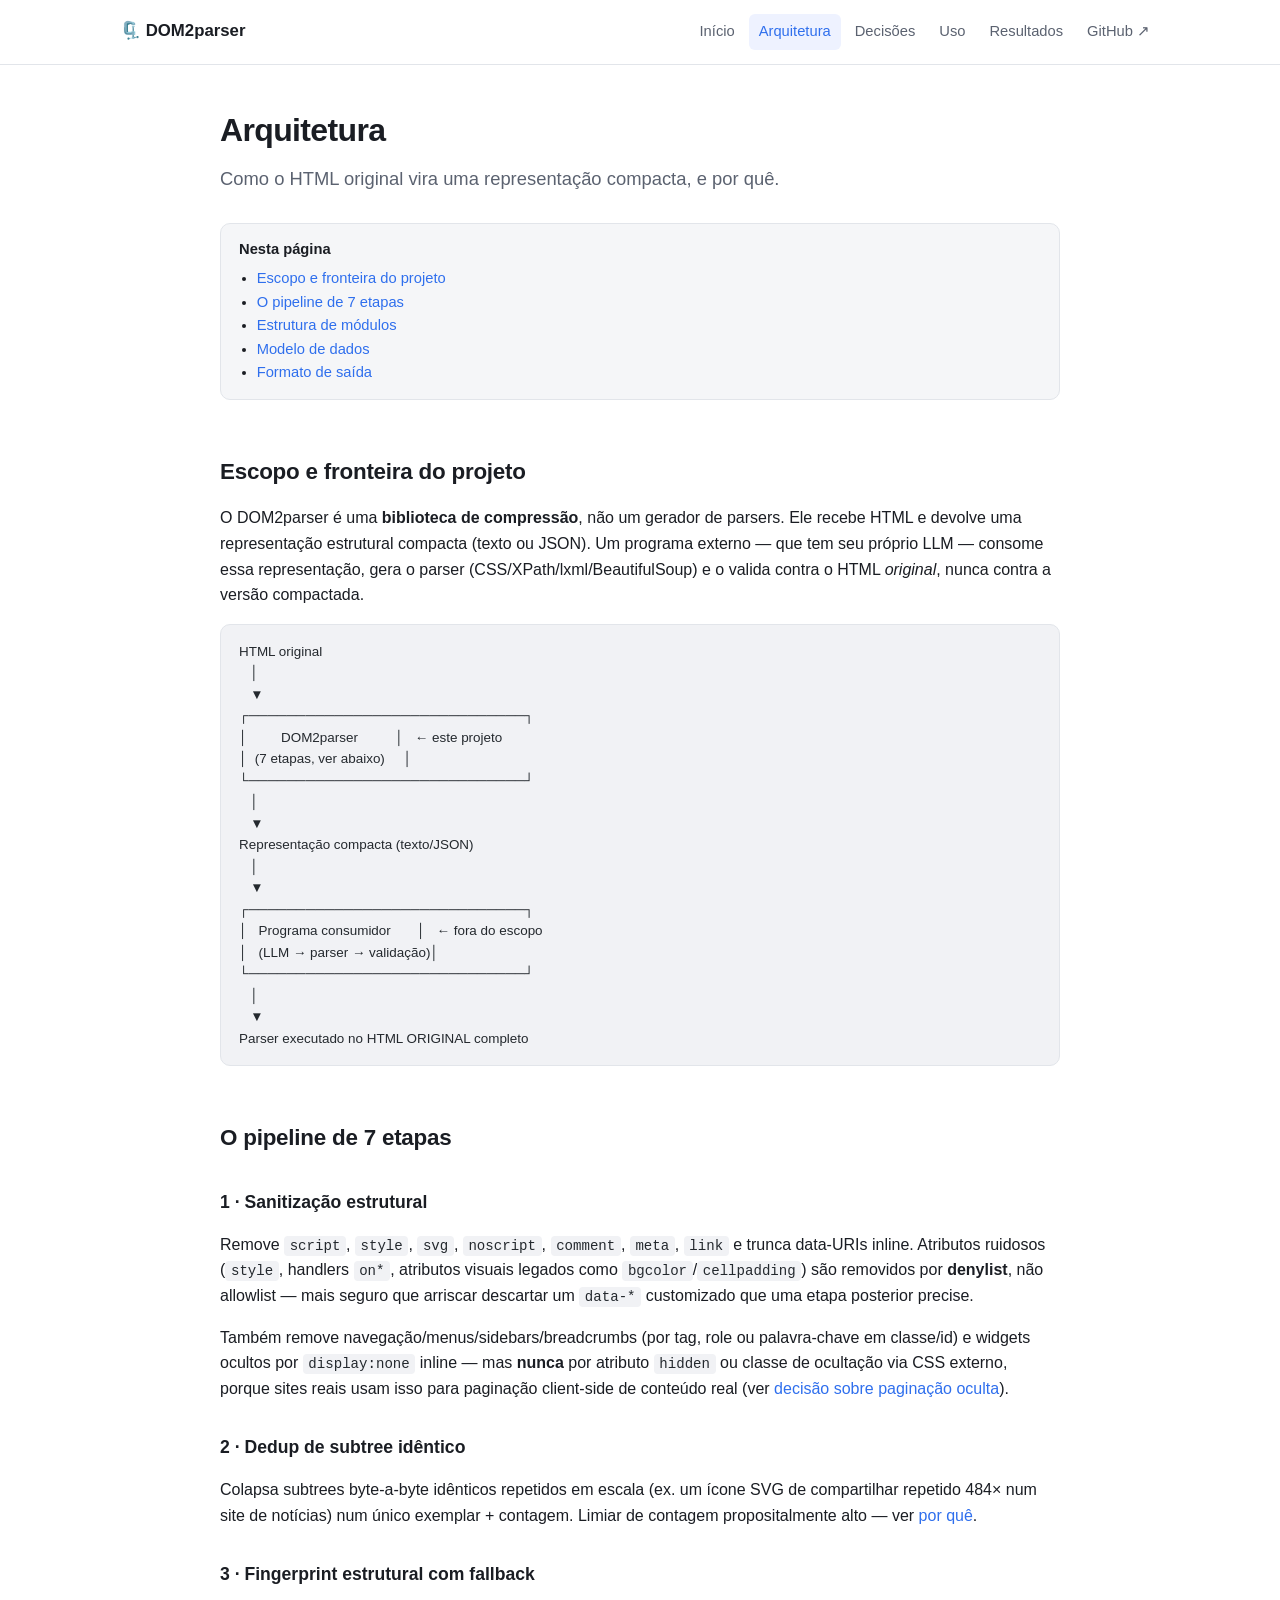
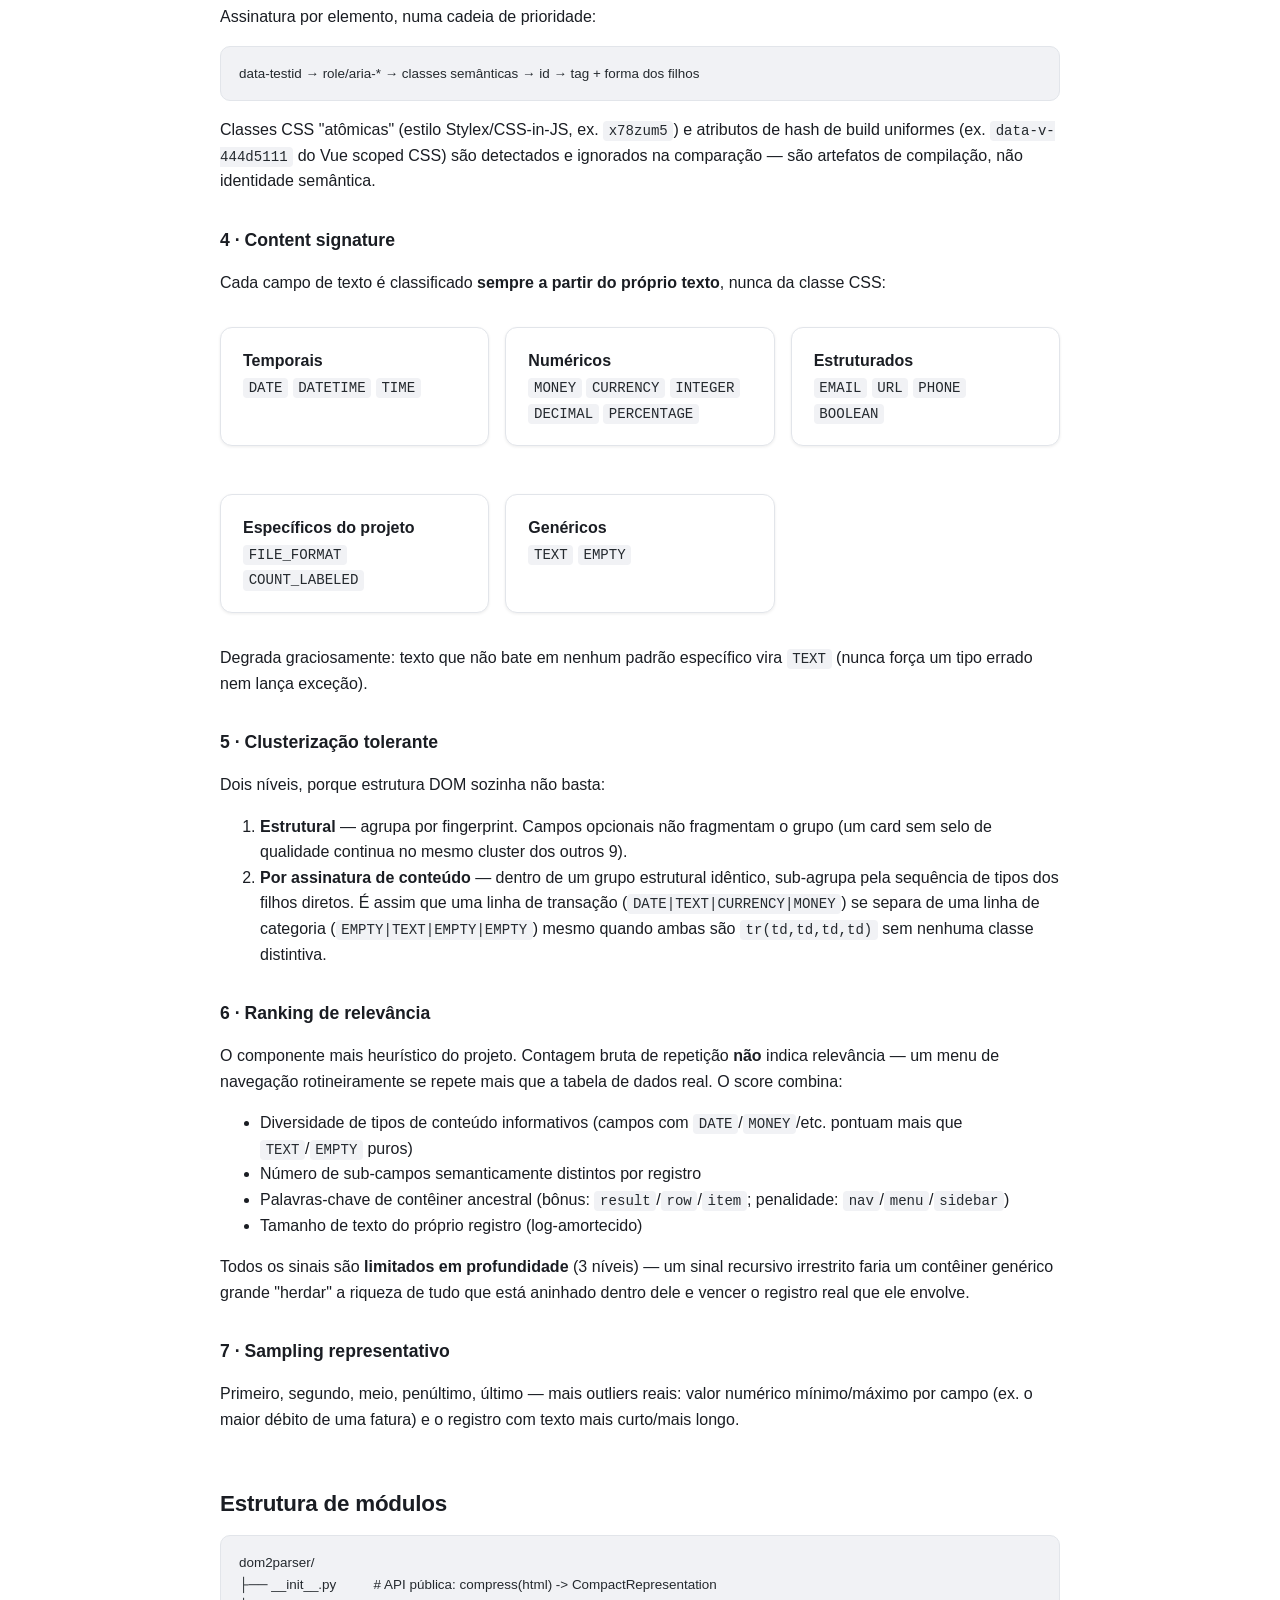
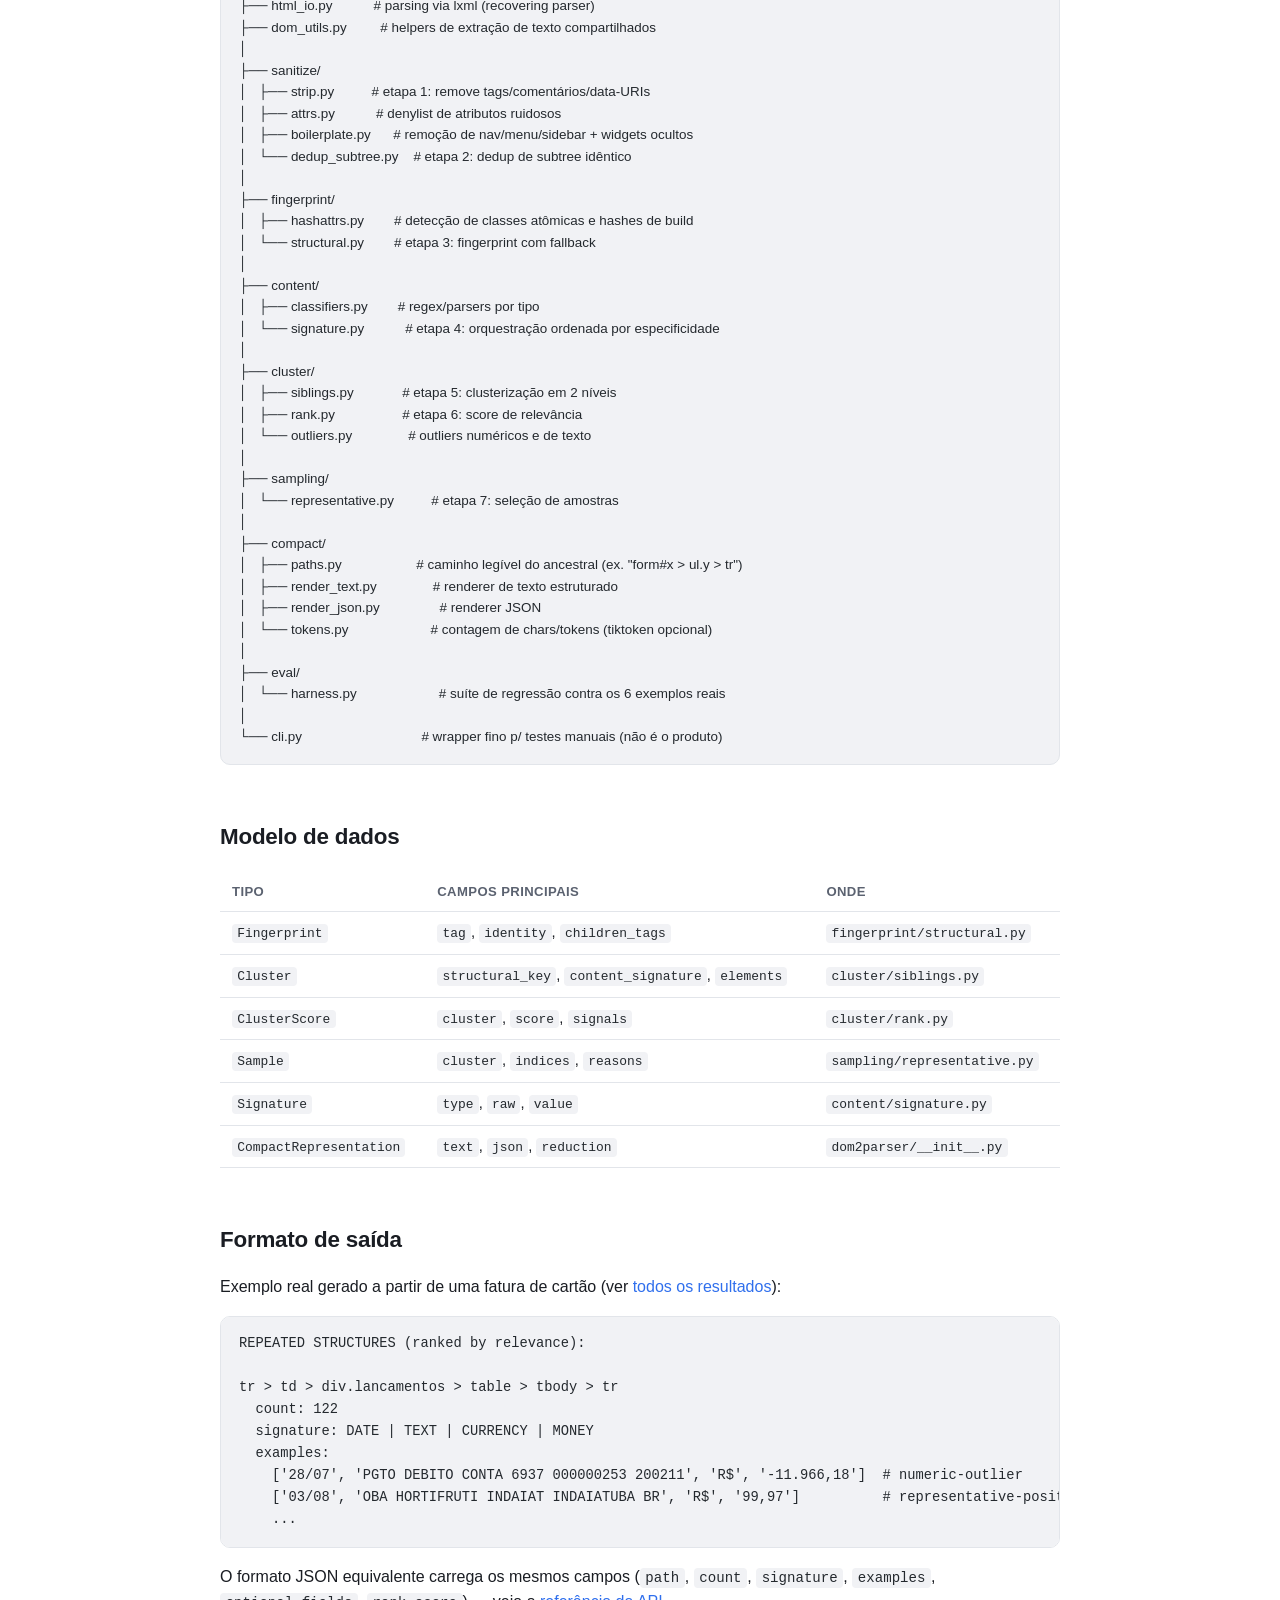
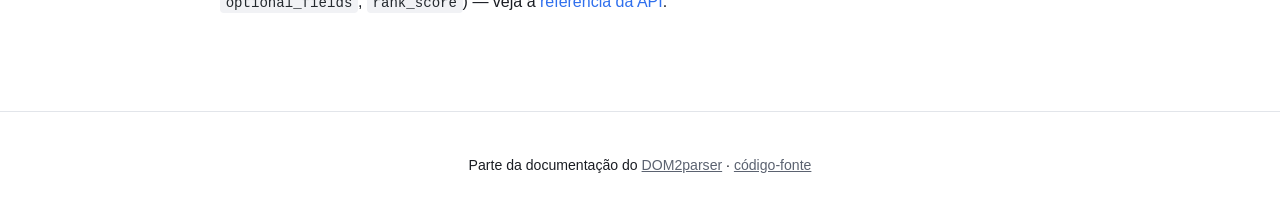
==== architecture.html @ 073d9737 "Add DOM2parser library, tests, and documentation site Implements the 7-stage compression pipeline (s" ====
<!DOCTYPE html>
<html lang="pt-BR">
<head>
<meta charset="UTF-8">
<meta name="viewport" content="width=device-width, initial-scale=1.0">
<title>Arquitetura — DOM2parser</title>
<meta name="description" content="Arquitetura do pipeline e estrutura de módulos do DOM2parser.">
<link rel="icon" href="data:image/svg+xml,<svg xmlns=%22http://www.w3.org/2000/svg%22 viewBox=%220 0 100 100%22><text y=%22.9em%22 font-size=%2290%22>🗜️</text></svg>">
<link rel="stylesheet" href="assets/style.css">
</head>
<body>

<header class="site-header">
  <nav class="nav">
    <a class="nav-brand" href="index.html">🗜️ DOM2parser</a>
    <div class="nav-links">
      <a href="index.html">Início</a>
      <a href="architecture.html" class="active">Arquitetura</a>
      <a href="decisions.html">Decisões</a>
      <a href="usage.html">Uso</a>
      <a href="benchmarks.html">Resultados</a>
      <a href="https://github.com/bonafe/DOM2parser">GitHub ↗</a>
    </div>
  </nav>
</header>

<main>

<h1>Arquitetura</h1>
<p class="lede">Como o HTML original vira uma representação compacta, e por quê.</p>

<div class="toc">
  <strong>Nesta página</strong>
  <ul>
    <li><a href="#escopo">Escopo e fronteira do projeto</a></li>
    <li><a href="#pipeline">O pipeline de 7 etapas</a></li>
    <li><a href="#modulos">Estrutura de módulos</a></li>
    <li><a href="#modelo">Modelo de dados</a></li>
    <li><a href="#saida">Formato de saída</a></li>
  </ul>
</div>

<h2 id="escopo">Escopo e fronteira do projeto</h2>
<p>
  O DOM2parser é uma <strong>biblioteca de compressão</strong>, não um gerador de parsers.
  Ele recebe HTML e devolve uma representação estrutural compacta (texto ou JSON).
  Um programa externo — que tem seu próprio LLM — consome essa representação, gera o
  parser (CSS/XPath/lxml/BeautifulSoup) e o valida contra o HTML <em>original</em>, nunca
  contra a versão compactada.
</p>
<div class="tree">HTML original
   │
   ▼
┌─────────────────────────────┐
│         DOM2parser          │   ← este projeto
│  (7 etapas, ver abaixo)     │
└─────────────────────────────┘
   │
   ▼
Representação compacta (texto/JSON)
   │
   ▼
┌─────────────────────────────┐
│   Programa consumidor       │   ← fora do escopo
│   (LLM → parser → validação)│
└─────────────────────────────┘
   │
   ▼
Parser executado no HTML ORIGINAL completo</div>

<h2 id="pipeline">O pipeline de 7 etapas</h2>

<h3>1 · Sanitização estrutural</h3>
<p>
  Remove <code>script</code>, <code>style</code>, <code>svg</code>, <code>noscript</code>,
  <code>comment</code>, <code>meta</code>, <code>link</code> e trunca data-URIs inline.
  Atributos ruidosos (<code>style</code>, handlers <code>on*</code>, atributos visuais
  legados como <code>bgcolor</code>/<code>cellpadding</code>) são removidos por
  <strong>denylist</strong>, não allowlist — mais seguro que arriscar descartar um
  <code>data-*</code> customizado que uma etapa posterior precise.
</p>
<p>
  Também remove navegação/menus/sidebars/breadcrumbs (por tag, role ou palavra-chave em
  classe/id) e widgets ocultos por <code>display:none</code> inline — mas
  <strong>nunca</strong> por atributo <code>hidden</code> ou classe de ocultação via CSS
  externo, porque sites reais usam isso para paginação client-side de conteúdo real
  (ver <a href="decisions.html#adr-006">decisão sobre paginação oculta</a>).
</p>

<h3>2 · Dedup de subtree idêntico</h3>
<p>
  Colapsa subtrees byte-a-byte idênticos repetidos em escala (ex. um ícone SVG de
  compartilhar repetido 484× num site de notícias) num único exemplar + contagem.
  Limiar de contagem propositalmente alto — ver <a href="decisions.html#adr-002">por quê</a>.
</p>

<h3>3 · Fingerprint estrutural com fallback</h3>
<p>Assinatura por elemento, numa cadeia de prioridade:</p>
<div class="tree">data-testid → role/aria-* → classes semânticas → id → tag + forma dos filhos</div>
<p>
  Classes CSS "atômicas" (estilo Stylex/CSS-in-JS, ex. <code>x78zum5</code>) e
  atributos de hash de build uniformes (ex. <code>data-v-444d5111</code> do Vue scoped
  CSS) são detectados e ignorados na comparação — são artefatos de compilação, não
  identidade semântica.
</p>

<h3>4 · Content signature</h3>
<p>Cada campo de texto é classificado <strong>sempre a partir do próprio texto</strong>, nunca da classe CSS:</p>
<div class="grid grid-3">
  <div class="card"><strong>Temporais</strong><br><code>DATE</code> <code>DATETIME</code> <code>TIME</code></div>
  <div class="card"><strong>Numéricos</strong><br><code>MONEY</code> <code>CURRENCY</code> <code>INTEGER</code> <code>DECIMAL</code> <code>PERCENTAGE</code></div>
  <div class="card"><strong>Estruturados</strong><br><code>EMAIL</code> <code>URL</code> <code>PHONE</code> <code>BOOLEAN</code></div>
  <div class="card"><strong>Específicos do projeto</strong><br><code>FILE_FORMAT</code> <code>COUNT_LABELED</code></div>
  <div class="card"><strong>Genéricos</strong><br><code>TEXT</code> <code>EMPTY</code></div>
</div>
<p>Degrada graciosamente: texto que não bate em nenhum padrão específico vira <code>TEXT</code> (nunca força um tipo errado nem lança exceção).</p>

<h3>5 · Clusterização tolerante</h3>
<p>Dois níveis, porque estrutura DOM sozinha não basta:</p>
<ol>
  <li><strong>Estrutural</strong> — agrupa por fingerprint. Campos opcionais não fragmentam o grupo (um card sem selo de qualidade continua no mesmo cluster dos outros 9).</li>
  <li><strong>Por assinatura de conteúdo</strong> — dentro de um grupo estrutural idêntico, sub-agrupa pela sequência de tipos dos filhos diretos. É assim que uma linha de transação (<code>DATE|TEXT|CURRENCY|MONEY</code>) se separa de uma linha de categoria (<code>EMPTY|TEXT|EMPTY|EMPTY</code>) mesmo quando ambas são <code>tr(td,td,td,td)</code> sem nenhuma classe distintiva.</li>
</ol>

<h3>6 · Ranking de relevância</h3>
<p>
  O componente mais heurístico do projeto. Contagem bruta de repetição <strong>não</strong>
  indica relevância — um menu de navegação rotineiramente se repete mais que a tabela de
  dados real. O score combina:
</p>
<ul>
  <li>Diversidade de tipos de conteúdo informativos (campos com <code>DATE</code>/<code>MONEY</code>/etc. pontuam mais que <code>TEXT</code>/<code>EMPTY</code> puros)</li>
  <li>Número de sub-campos semanticamente distintos por registro</li>
  <li>Palavras-chave de contêiner ancestral (bônus: <code>result</code>/<code>row</code>/<code>item</code>; penalidade: <code>nav</code>/<code>menu</code>/<code>sidebar</code>)</li>
  <li>Tamanho de texto do próprio registro (log-amortecido)</li>
</ul>
<p>Todos os sinais são <strong>limitados em profundidade</strong> (3 níveis) — um sinal recursivo irrestrito faria um contêiner genérico grande "herdar" a riqueza de tudo que está aninhado dentro dele e vencer o registro real que ele envolve.</p>

<h3>7 · Sampling representativo</h3>
<p>Primeiro, segundo, meio, penúltimo, último — mais outliers reais: valor numérico mínimo/máximo por campo (ex. o maior débito de uma fatura) e o registro com texto mais curto/mais longo.</p>

<h2 id="modulos">Estrutura de módulos</h2>
<div class="tree">dom2parser/
├── __init__.py          # API pública: compress(html) -> CompactRepresentation
├── html_io.py           # parsing via lxml (recovering parser)
├── dom_utils.py         # helpers de extração de texto compartilhados
│
├── sanitize/
│   ├── strip.py          # etapa 1: remove tags/comentários/data-URIs
│   ├── attrs.py           # denylist de atributos ruidosos
│   ├── boilerplate.py      # remoção de nav/menu/sidebar + widgets ocultos
│   └── dedup_subtree.py    # etapa 2: dedup de subtree idêntico
│
├── fingerprint/
│   ├── hashattrs.py        # detecção de classes atômicas e hashes de build
│   └── structural.py        # etapa 3: fingerprint com fallback
│
├── content/
│   ├── classifiers.py        # regex/parsers por tipo
│   └── signature.py           # etapa 4: orquestração ordenada por especificidade
│
├── cluster/
│   ├── siblings.py             # etapa 5: clusterização em 2 níveis
│   ├── rank.py                  # etapa 6: score de relevância
│   └── outliers.py               # outliers numéricos e de texto
│
├── sampling/
│   └── representative.py          # etapa 7: seleção de amostras
│
├── compact/
│   ├── paths.py                    # caminho legível do ancestral (ex. "form#x > ul.y > tr")
│   ├── render_text.py               # renderer de texto estruturado
│   ├── render_json.py                # renderer JSON
│   └── tokens.py                      # contagem de chars/tokens (tiktoken opcional)
│
├── eval/
│   └── harness.py                      # suíte de regressão contra os 6 exemplos reais
│
└── cli.py                                # wrapper fino p/ testes manuais (não é o produto)</div>

<h2 id="modelo">Modelo de dados</h2>
<table>
  <thead><tr><th>Tipo</th><th>Campos principais</th><th>Onde</th></tr></thead>
  <tbody>
    <tr><td><code>Fingerprint</code></td><td><code>tag</code>, <code>identity</code>, <code>children_tags</code></td><td><code>fingerprint/structural.py</code></td></tr>
    <tr><td><code>Cluster</code></td><td><code>structural_key</code>, <code>content_signature</code>, <code>elements</code></td><td><code>cluster/siblings.py</code></td></tr>
    <tr><td><code>ClusterScore</code></td><td><code>cluster</code>, <code>score</code>, <code>signals</code></td><td><code>cluster/rank.py</code></td></tr>
    <tr><td><code>Sample</code></td><td><code>cluster</code>, <code>indices</code>, <code>reasons</code></td><td><code>sampling/representative.py</code></td></tr>
    <tr><td><code>Signature</code></td><td><code>type</code>, <code>raw</code>, <code>value</code></td><td><code>content/signature.py</code></td></tr>
    <tr><td><code>CompactRepresentation</code></td><td><code>text</code>, <code>json</code>, <code>reduction</code></td><td><code>dom2parser/__init__.py</code></td></tr>
  </tbody>
</table>

<h2 id="saida">Formato de saída</h2>
<p>Exemplo real gerado a partir de uma fatura de cartão (ver <a href="benchmarks.html">todos os resultados</a>):</p>
<pre><code>REPEATED STRUCTURES (ranked by relevance):

tr > td > div.lancamentos > table > tbody > tr
  count: 122
  signature: DATE | TEXT | CURRENCY | MONEY
  examples:
    ['28/07', 'PGTO DEBITO CONTA 6937 000000253 200211', 'R$', '-11.966,18']  # numeric-outlier
    ['03/08', 'OBA HORTIFRUTI INDAIAT INDAIATUBA BR', 'R$', '99,97']          # representative-position
    ...</code></pre>
<p>O formato JSON equivalente carrega os mesmos campos (<code>path</code>, <code>count</code>, <code>signature</code>, <code>examples</code>, <code>optional_fields</code>, <code>rank_score</code>) — veja a <a href="usage.html#api">referência da API</a>.</p>

</main>

<footer>
  <p>Parte da documentação do <a href="index.html">DOM2parser</a> · <a href="https://github.com/bonafe/DOM2parser">código-fonte</a></p>
</footer>

</body>
</html>
---- assets/style.css ----
/* DOM2parser docs site -- shared styles */

:root {
  --bg: #ffffff;
  --bg-alt: #f5f6f8;
  --bg-card: #ffffff;
  --text: #1a1d23;
  --text-muted: #5b6270;
  --border: #e2e5ea;
  --accent: #2f6fed;
  --accent-contrast: #ffffff;
  --code-bg: #f1f2f5;
  --code-text: #24292e;
  --good: #1a7f37;
  --bad: #cf222e;
  --warn: #9a6700;
  --pill-bg: #eef2ff;
  --pill-text: #3651d4;
  --shadow: 0 1px 3px rgba(20, 23, 28, 0.08);
  --max-width: 880px;
}

@media (prefers-color-scheme: dark) {
  :root {
    --bg: #14161a;
    --bg-alt: #1b1e24;
    --bg-card: #1b1e24;
    --text: #e7e9ee;
    --text-muted: #9aa1ac;
    --border: #2b2f37;
    --accent: #6d97f7;
    --accent-contrast: #0b0d10;
    --code-bg: #0f1114;
    --code-text: #d7dbe2;
    --good: #4cb66b;
    --bad: #ef6a6a;
    --warn: #e0b34e;
    --pill-bg: #202748;
    --pill-text: #a9bcff;
    --shadow: 0 1px 3px rgba(0, 0, 0, 0.4);
  }
}

* { box-sizing: border-box; }

html { color-scheme: light dark; }

body {
  margin: 0;
  background: var(--bg);
  color: var(--text);
  font-family: -apple-system, BlinkMacSystemFont, "Segoe UI", Helvetica, Arial, sans-serif;
  line-height: 1.6;
  font-size: 16px;
}

code, pre, kbd {
  font-family: ui-monospace, SFMono-Regular, "SF Mono", Menlo, Consolas, monospace;
}

a { color: var(--accent); text-decoration: none; }
a:hover { text-decoration: underline; }

.site-header {
  border-bottom: 1px solid var(--border);
  background: var(--bg);
  position: sticky;
  top: 0;
  z-index: 10;
}

.nav {
  max-width: 1080px;
  margin: 0 auto;
  padding: 14px 20px;
  display: flex;
  align-items: center;
  gap: 8px;
  flex-wrap: wrap;
}

.nav-brand {
  font-weight: 700;
  font-size: 1.05rem;
  color: var(--text);
  margin-right: auto;
  display: flex;
  align-items: center;
  gap: 8px;
}
.nav-brand:hover { text-decoration: none; }

.nav-links {
  display: flex;
  gap: 4px;
  flex-wrap: wrap;
}

.nav-links a {
  color: var(--text-muted);
  padding: 6px 10px;
  border-radius: 6px;
  font-size: 0.92rem;
  font-weight: 500;
}
.nav-links a:hover { background: var(--bg-alt); text-decoration: none; color: var(--text); }
.nav-links a.active { color: var(--accent); background: var(--pill-bg); }

main {
  max-width: var(--max-width);
  margin: 0 auto;
  padding: 40px 20px 80px;
}

.wide main { max-width: 1080px; }

h1 { font-size: 2rem; margin: 0 0 8px; letter-spacing: -0.02em; }
h2 { font-size: 1.4rem; margin: 2.4em 0 0.6em; letter-spacing: -0.01em; }
h3 { font-size: 1.1rem; margin: 1.8em 0 0.5em; }
p { color: var(--text); }
.lede {
  font-size: 1.15rem;
  color: var(--text-muted);
  margin: 0 0 1.6em;
}

.hero {
  padding: 64px 20px 40px;
  text-align: center;
  border-bottom: 1px solid var(--border);
  background: linear-gradient(180deg, var(--bg-alt), var(--bg));
}
.hero .lede { max-width: 640px; margin: 0.8em auto 1.6em; }
.hero-badges { display: flex; justify-content: center; gap: 8px; flex-wrap: wrap; margin-bottom: 1.6em; }

.btn {
  display: inline-block;
  padding: 10px 18px;
  border-radius: 8px;
  font-weight: 600;
  font-size: 0.95rem;
}
.btn-primary { background: var(--accent); color: var(--accent-contrast) !important; }
.btn-primary:hover { opacity: 0.9; text-decoration: none; }
.btn-secondary {
  background: transparent;
  color: var(--text) !important;
  border: 1px solid var(--border);
}
.btn-secondary:hover { background: var(--bg-alt); text-decoration: none; }
.btn-row { display: flex; gap: 10px; justify-content: center; flex-wrap: wrap; }

.pill {
  display: inline-block;
  padding: 3px 10px;
  border-radius: 999px;
  font-size: 0.78rem;
  font-weight: 600;
  background: var(--pill-bg);
  color: var(--pill-text);
}

pre {
  background: var(--code-bg);
  color: var(--code-text);
  padding: 16px 18px;
  border-radius: 10px;
  overflow-x: auto;
  font-size: 0.86rem;
  border: 1px solid var(--border);
}
code {
  background: var(--code-bg);
  color: var(--code-text);
  padding: 0.15em 0.4em;
  border-radius: 4px;
  font-size: 0.88em;
}
pre code { background: none; padding: 0; border-radius: 0; font-size: 1em; }

table {
  width: 100%;
  border-collapse: collapse;
  margin: 1.2em 0;
  font-size: 0.92rem;
}
th, td {
  text-align: left;
  padding: 9px 12px;
  border-bottom: 1px solid var(--border);
}
th { color: var(--text-muted); font-weight: 600; font-size: 0.82rem; text-transform: uppercase; letter-spacing: 0.03em; }
td.num, th.num { text-align: right; font-variant-numeric: tabular-nums; }

.card {
  background: var(--bg-card);
  border: 1px solid var(--border);
  border-radius: 12px;
  padding: 20px 22px;
  margin: 1em 0;
  box-shadow: var(--shadow);
}

.grid { display: grid; gap: 16px; }
.grid-3 { grid-template-columns: repeat(3, 1fr); }
.grid-2 { grid-template-columns: repeat(2, 1fr); }
@media (max-width: 720px) {
  .grid-3, .grid-2 { grid-template-columns: 1fr; }
}

.pipeline {
  list-style: none;
  margin: 1.4em 0;
  padding: 0;
  counter-reset: stage;
}
.pipeline li {
  counter-increment: stage;
  position: relative;
  padding: 14px 16px 14px 54px;
  margin-bottom: 8px;
  background: var(--bg-alt);
  border: 1px solid var(--border);
  border-radius: 10px;
}
.pipeline li::before {
  content: counter(stage);
  position: absolute;
  left: 14px;
  top: 50%;
  transform: translateY(-50%);
  width: 26px;
  height: 26px;
  border-radius: 50%;
  background: var(--accent);
  color: var(--accent-contrast);
  font-size: 0.8rem;
  font-weight: 700;
  display: flex;
  align-items: center;
  justify-content: center;
}
.pipeline strong { display: block; margin-bottom: 2px; }
.pipeline span { color: var(--text-muted); font-size: 0.9rem; }

.tree {
  background: var(--code-bg);
  border: 1px solid var(--border);
  border-radius: 10px;
  padding: 16px 18px;
  font-size: 0.84rem;
  overflow-x: auto;
  white-space: pre;
  color: var(--code-text);
}

.badge-good { color: var(--good); font-weight: 600; }
.badge-bad { color: var(--bad); font-weight: 600; }
.badge-warn { color: var(--warn); font-weight: 600; }

.adr {
  border: 1px solid var(--border);
  border-radius: 12px;
  padding: 18px 22px;
  margin: 1.4em 0;
  background: var(--bg-card);
}
.adr h3 { margin-top: 0; display: flex; align-items: center; gap: 10px; }
.adr .status { font-size: 0.75rem; text-transform: uppercase; letter-spacing: 0.04em; padding: 2px 8px; border-radius: 6px; background: var(--pill-bg); color: var(--pill-text); font-weight: 700; }
.adr h4 { margin: 1.1em 0 0.3em; font-size: 0.82rem; text-transform: uppercase; letter-spacing: 0.04em; color: var(--text-muted); }

.callout {
  border-left: 3px solid var(--accent);
  background: var(--bg-alt);
  padding: 12px 16px;
  border-radius: 0 8px 8px 0;
  margin: 1.2em 0;
  font-size: 0.94rem;
}
.callout.warn { border-left-color: var(--warn); }

footer {
  border-top: 1px solid var(--border);
  padding: 28px 20px;
  text-align: center;
  color: var(--text-muted);
  font-size: 0.88rem;
}
footer a { color: var(--text-muted); text-decoration: underline; }

.toc {
  background: var(--bg-alt);
  border: 1px solid var(--border);
  border-radius: 10px;
  padding: 14px 18px;
  margin: 1.4em 0;
  font-size: 0.92rem;
}
.toc ul { margin: 6px 0 0; padding-left: 1.2em; }

hr { border: none; border-top: 1px solid var(--border); margin: 2.4em 0; }
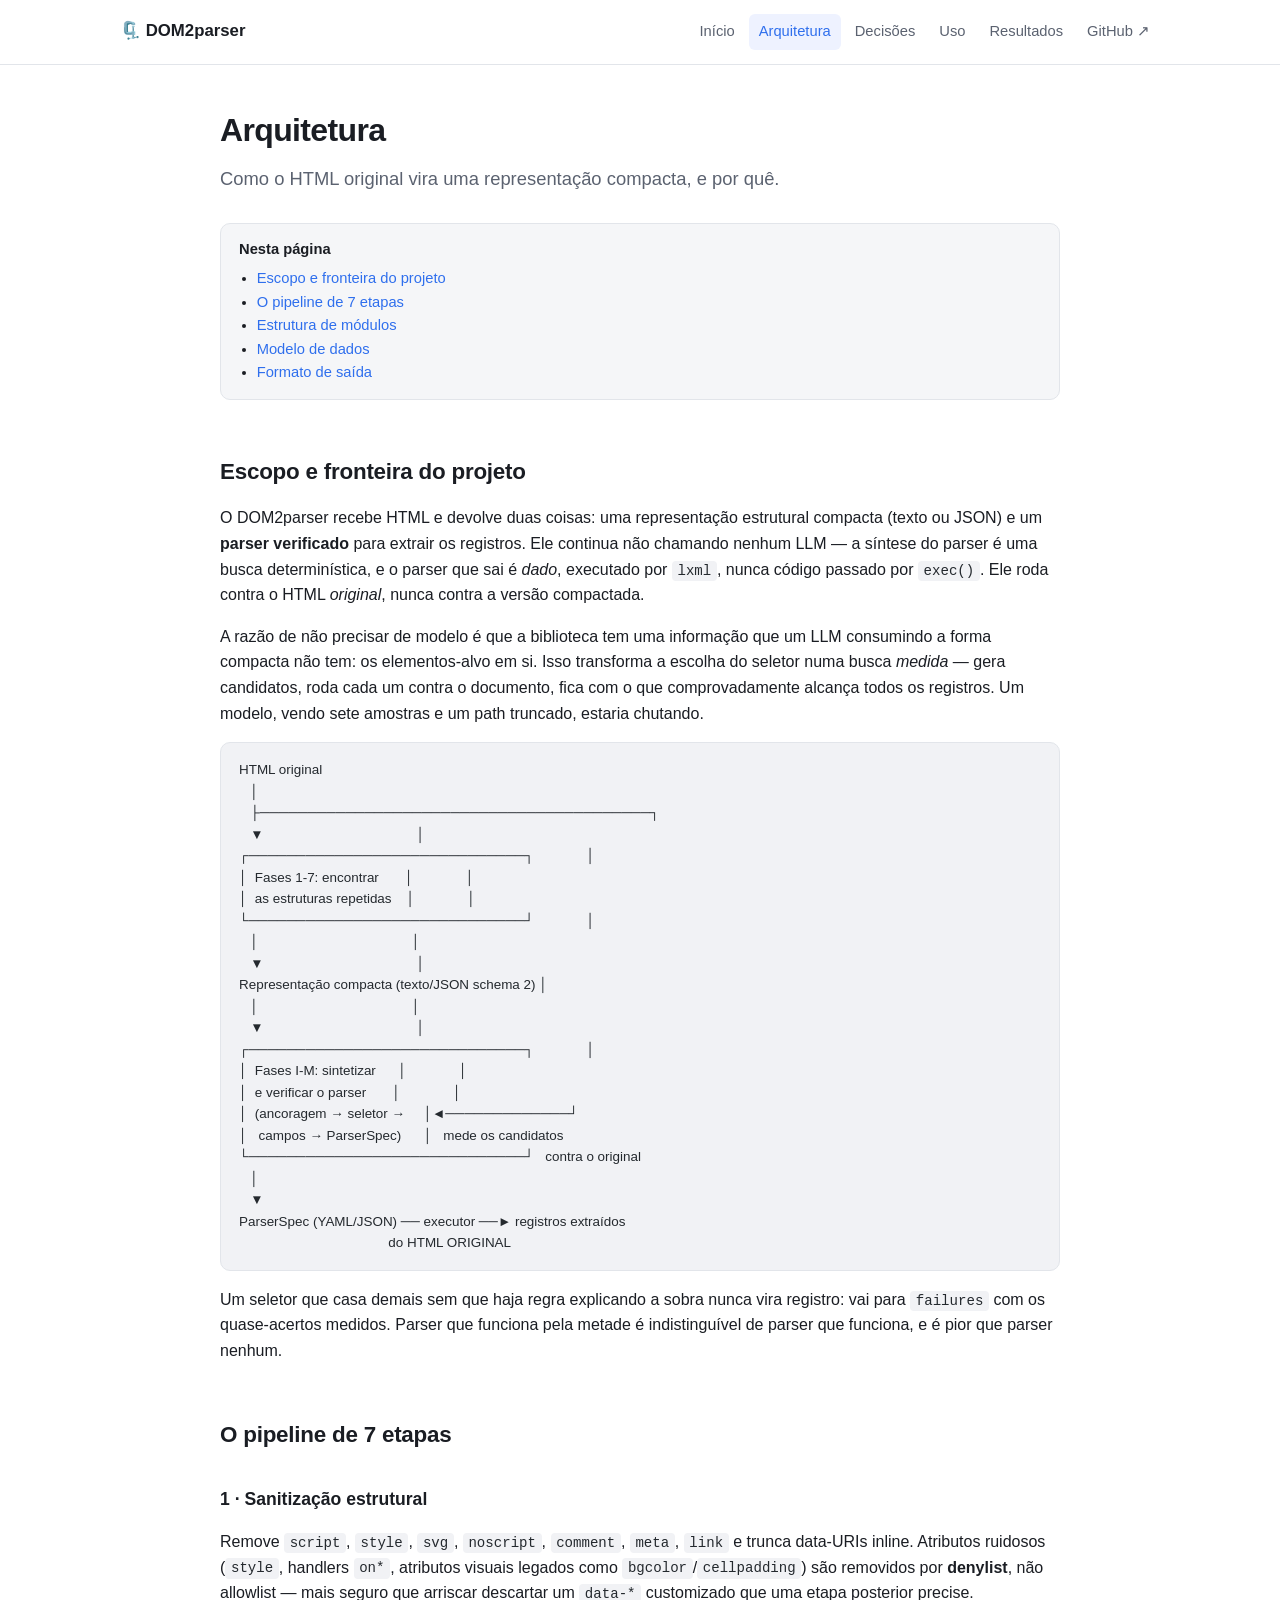
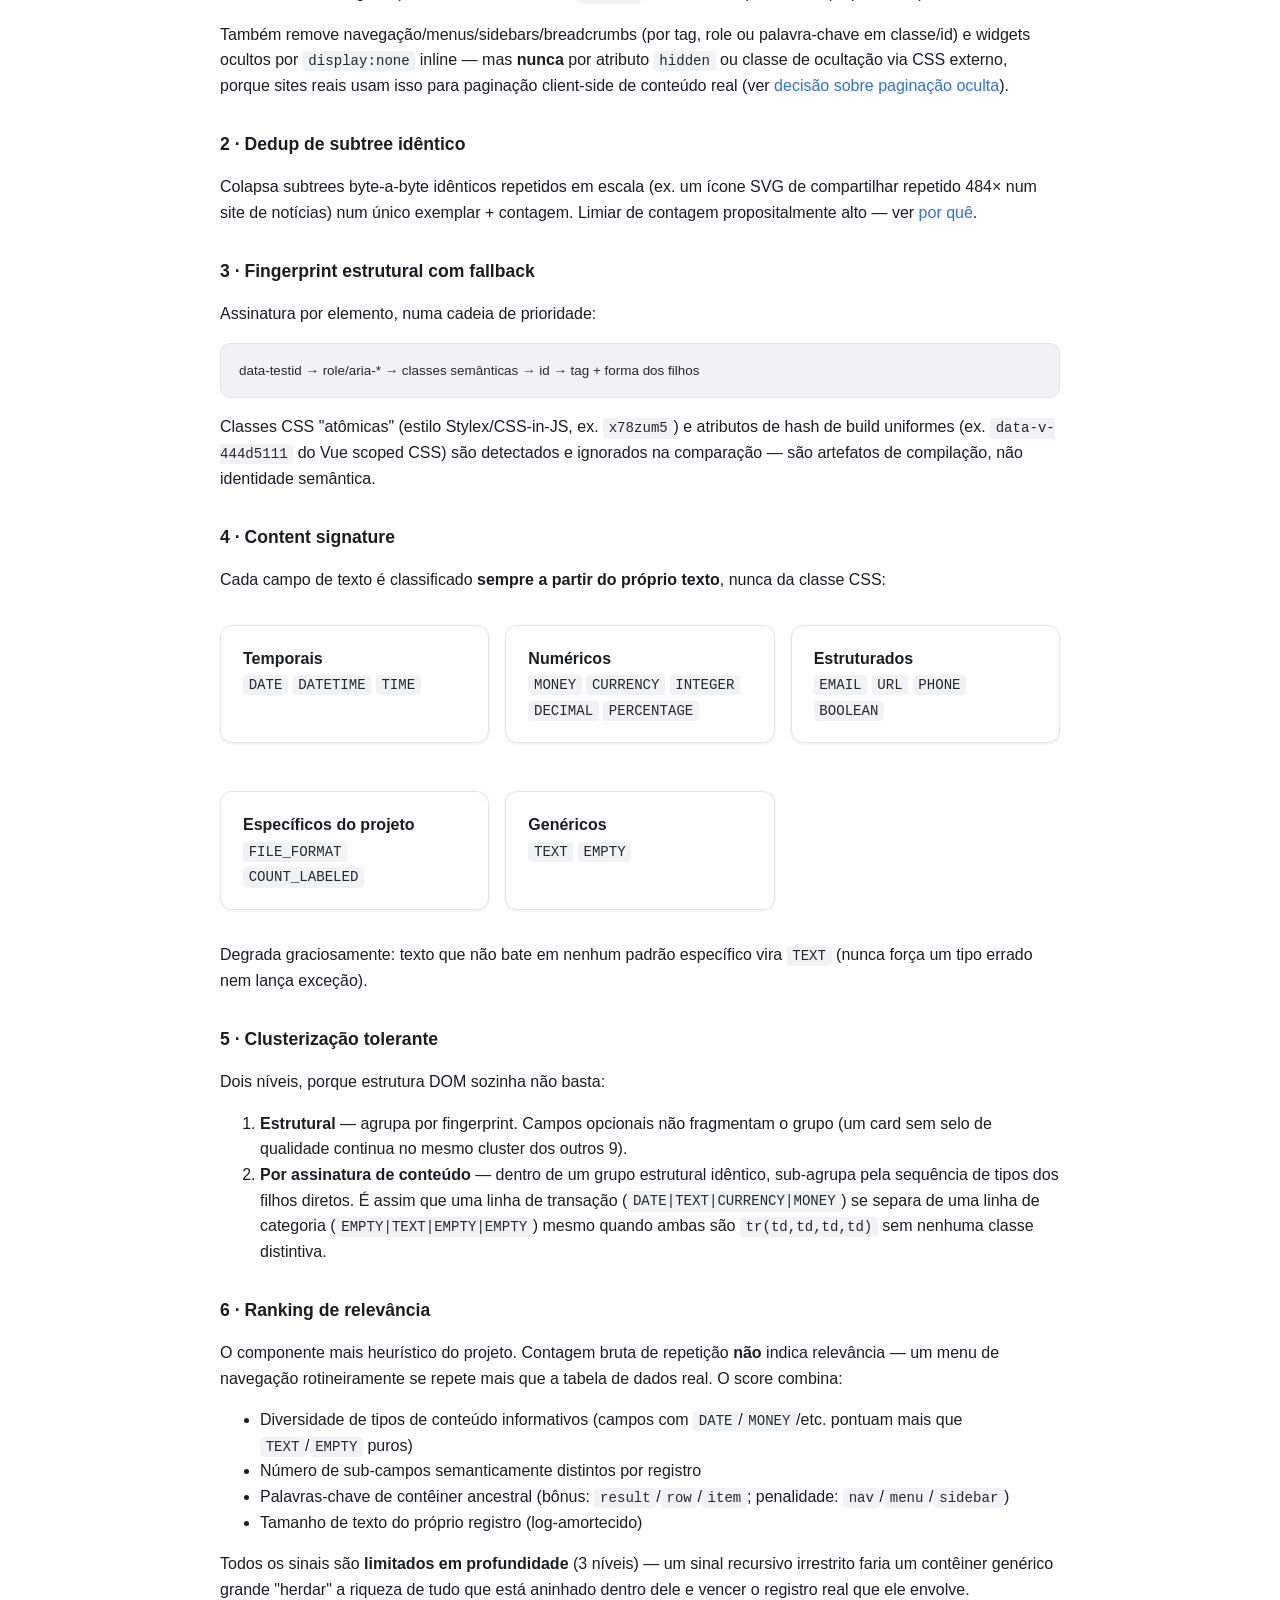
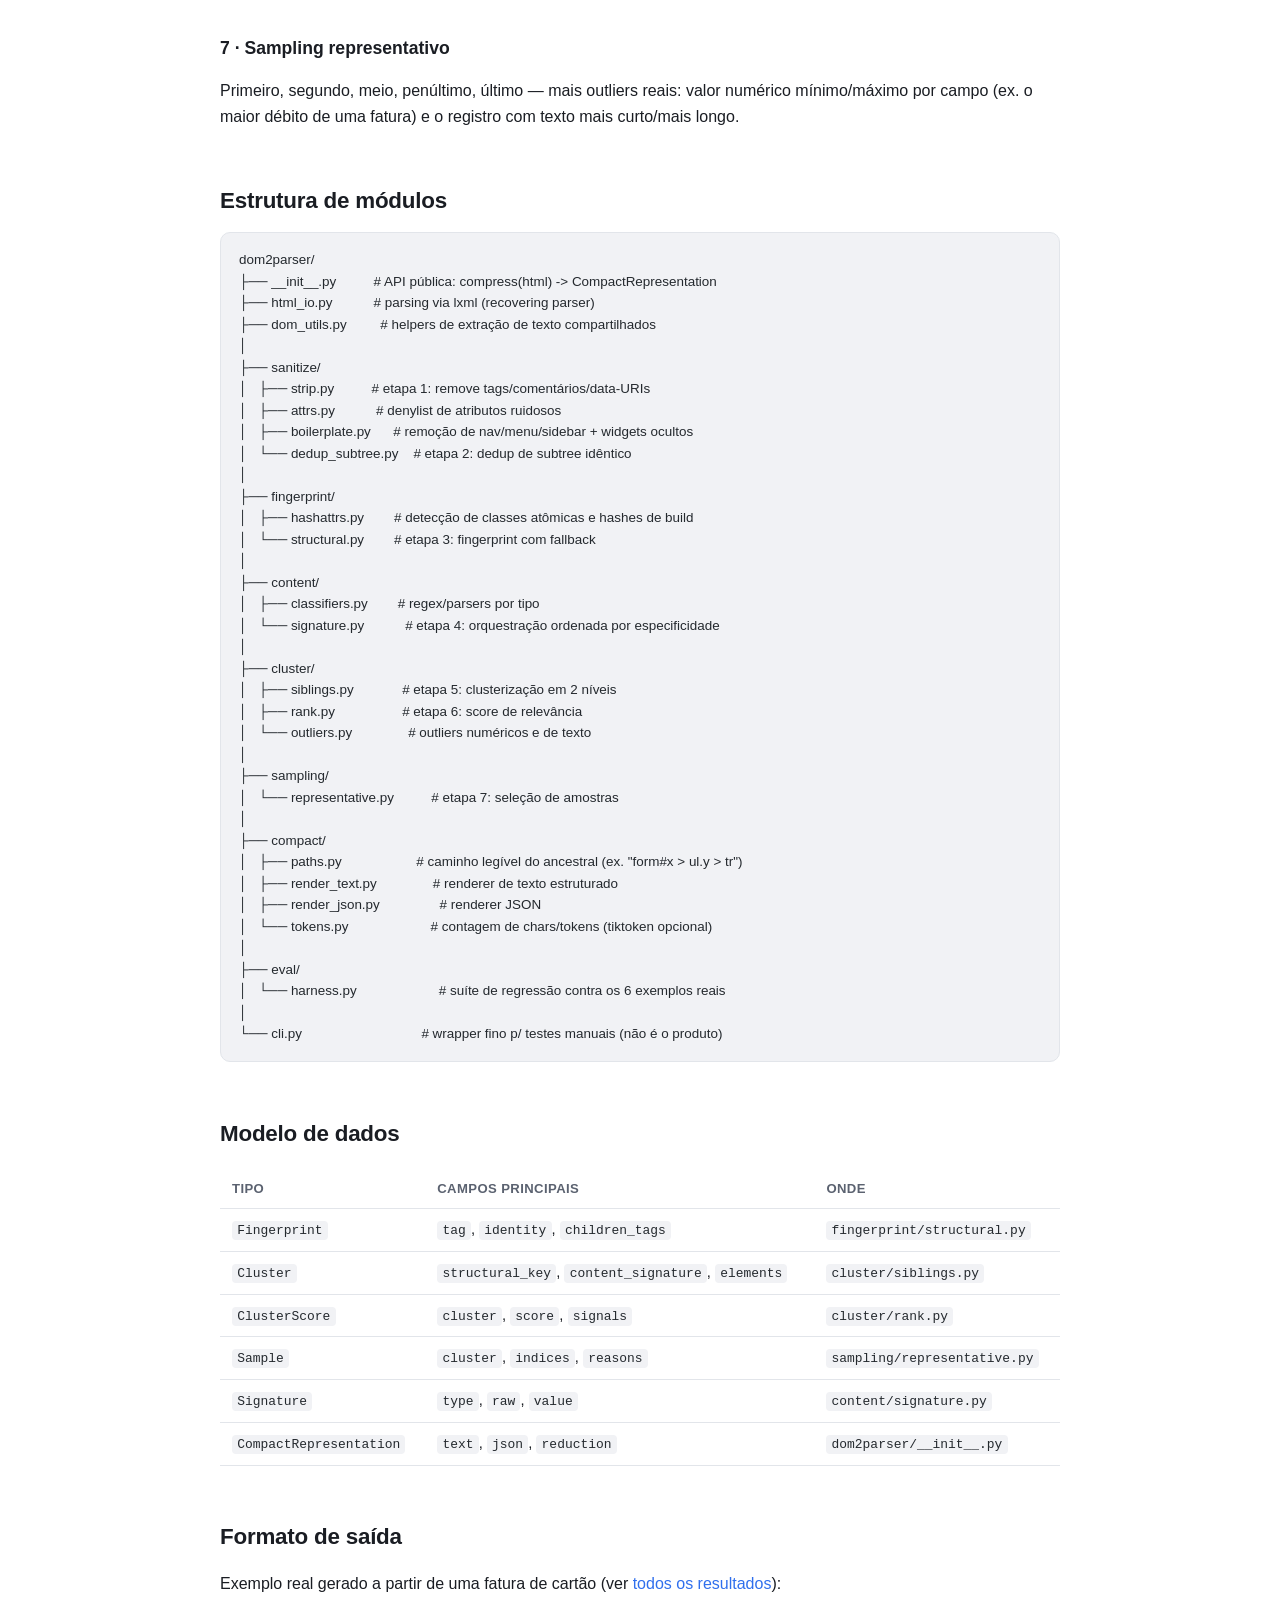
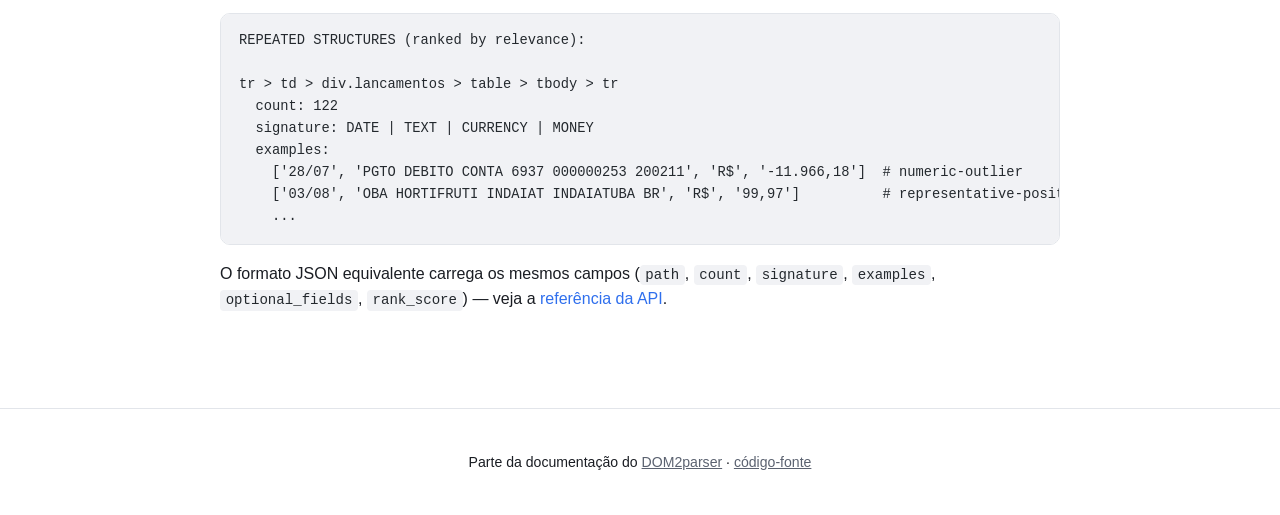
==== commit 8af008b7: "Unify the compact JSON contract and carry the verified parser through it compress() now returns the " ====
--- a/architecture.html
+++ b/architecture.html
@@ -42,31 +42,49 @@
 
 <h2 id="escopo">Escopo e fronteira do projeto</h2>
 <p>
-  O DOM2parser é uma <strong>biblioteca de compressão</strong>, não um gerador de parsers.
-  Ele recebe HTML e devolve uma representação estrutural compacta (texto ou JSON).
-  Um programa externo — que tem seu próprio LLM — consome essa representação, gera o
-  parser (CSS/XPath/lxml/BeautifulSoup) e o valida contra o HTML <em>original</em>, nunca
-  contra a versão compactada.
+  O DOM2parser recebe HTML e devolve duas coisas: uma representação estrutural
+  compacta (texto ou JSON) e um <strong>parser verificado</strong> para extrair os
+  registros. Ele continua não chamando nenhum LLM — a síntese do parser é uma busca
+  determinística, e o parser que sai é <em>dado</em>, executado por <code>lxml</code>,
+  nunca código passado por <code>exec()</code>. Ele roda contra o HTML
+  <em>original</em>, nunca contra a versão compactada.
+</p>
+<p>
+  A razão de não precisar de modelo é que a biblioteca tem uma informação que um LLM
+  consumindo a forma compacta não tem: os elementos-alvo em si. Isso transforma a
+  escolha do seletor numa busca <em>medida</em> — gera candidatos, roda cada um contra
+  o documento, fica com o que comprovadamente alcança todos os registros. Um modelo,
+  vendo sete amostras e um path truncado, estaria chutando.
 </p>
 <div class="tree">HTML original
    │
-   ▼
-┌─────────────────────────────┐
-│         DOM2parser          │   ← este projeto
-│  (7 etapas, ver abaixo)     │
-└─────────────────────────────┘
+   ├─────────────────────────────────────────┐
+   ▼                                         │
+┌─────────────────────────────┐              │
+│  Fases 1-7: encontrar       │              │
+│  as estruturas repetidas    │              │
+└─────────────────────────────┘              │
+   │                                         │
+   ▼                                         │
+Representação compacta (texto/JSON schema 2) │
+   │                                         │
+   ▼                                         │
+┌─────────────────────────────┐              │
+│  Fases I-M: sintetizar      │              │
+│  e verificar o parser       │              │
+│  (ancoragem → seletor →     │◄─────────────┘
+│   campos → ParserSpec)      │   mede os candidatos
+└─────────────────────────────┘   contra o original
    │
    ▼
-Representação compacta (texto/JSON)
-   │
-   ▼
-┌─────────────────────────────┐
-│   Programa consumidor       │   ← fora do escopo
-│   (LLM → parser → validação)│
-└─────────────────────────────┘
-   │
-   ▼
-Parser executado no HTML ORIGINAL completo</div>
+ParserSpec (YAML/JSON) ── executor ──► registros extraídos
+                                        do HTML ORIGINAL</div>
+<p>
+  Um seletor que casa demais sem que haja regra explicando a sobra nunca vira
+  registro: vai para <code>failures</code> com os quase-acertos medidos. Parser que
+  funciona pela metade é indistinguível de parser que funciona, e é pior que parser
+  nenhum.
+</p>
 
 <h2 id="pipeline">O pipeline de 7 etapas</h2>
 
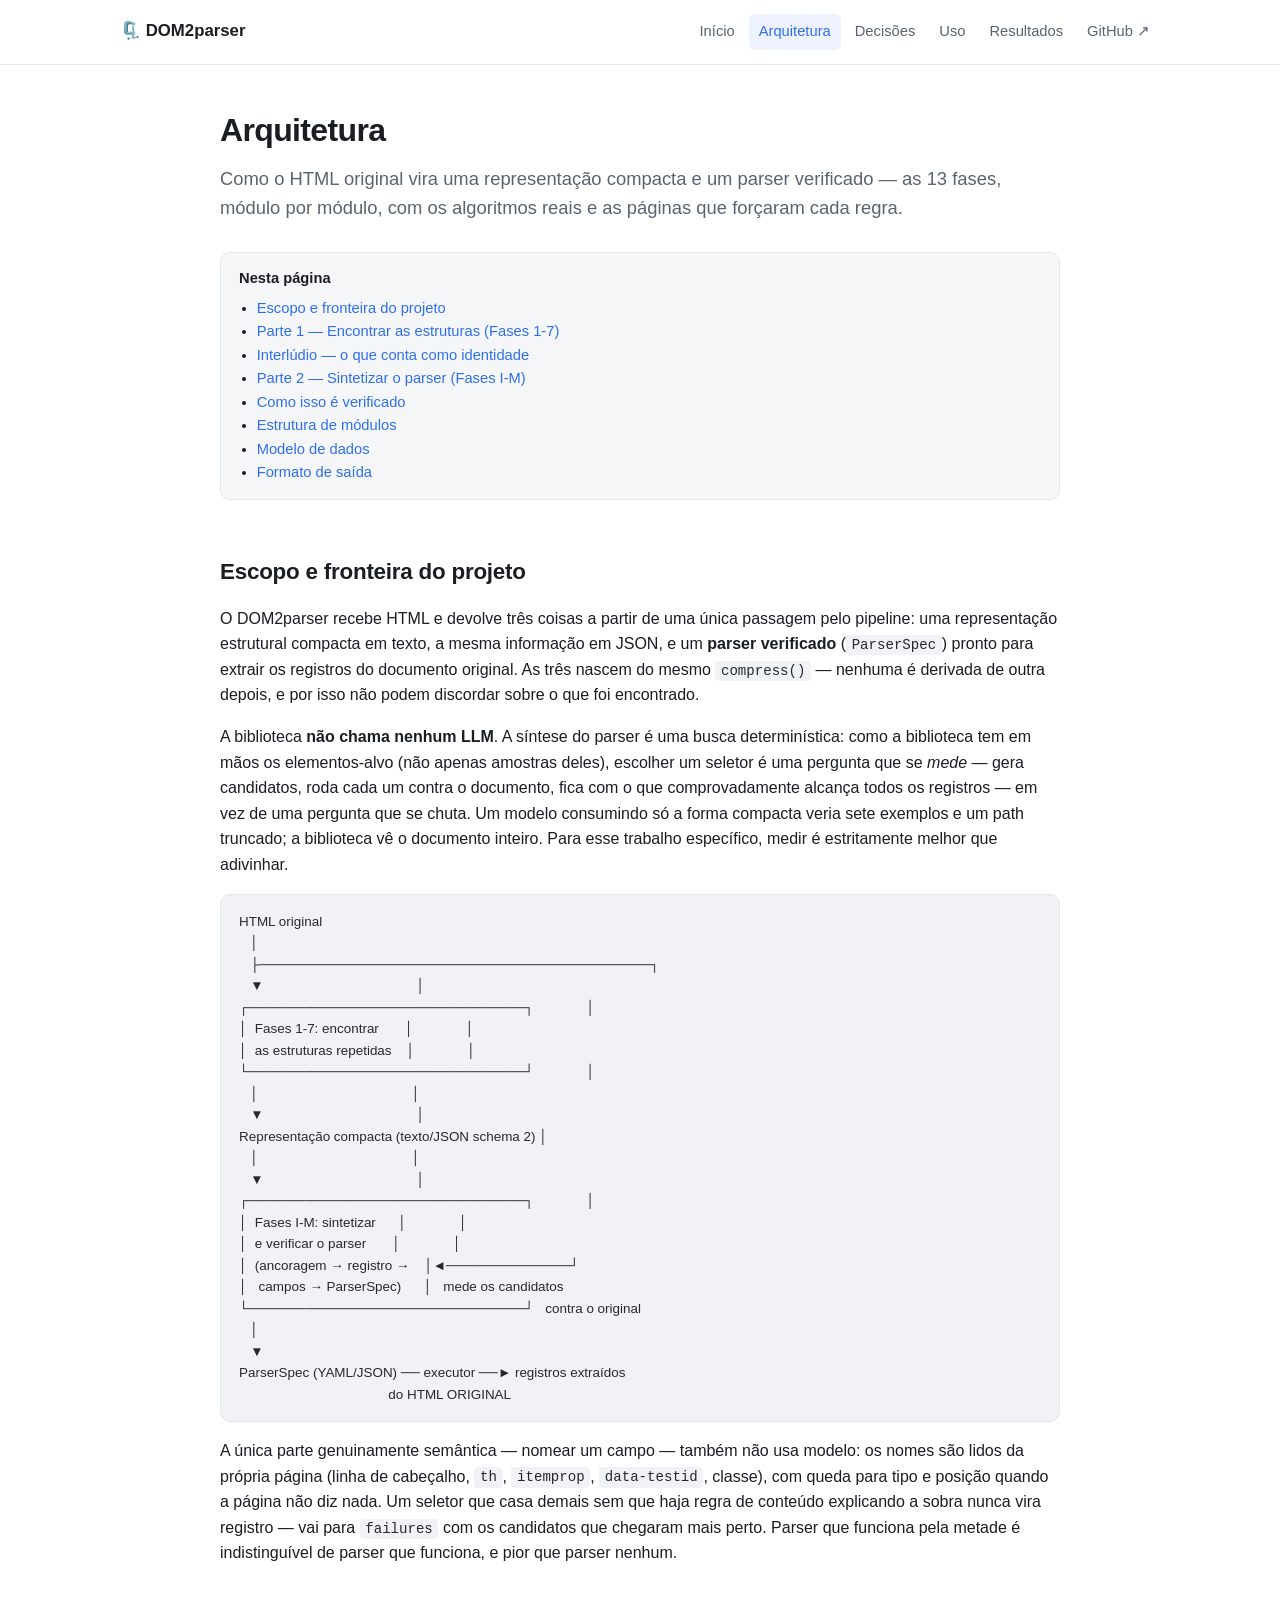
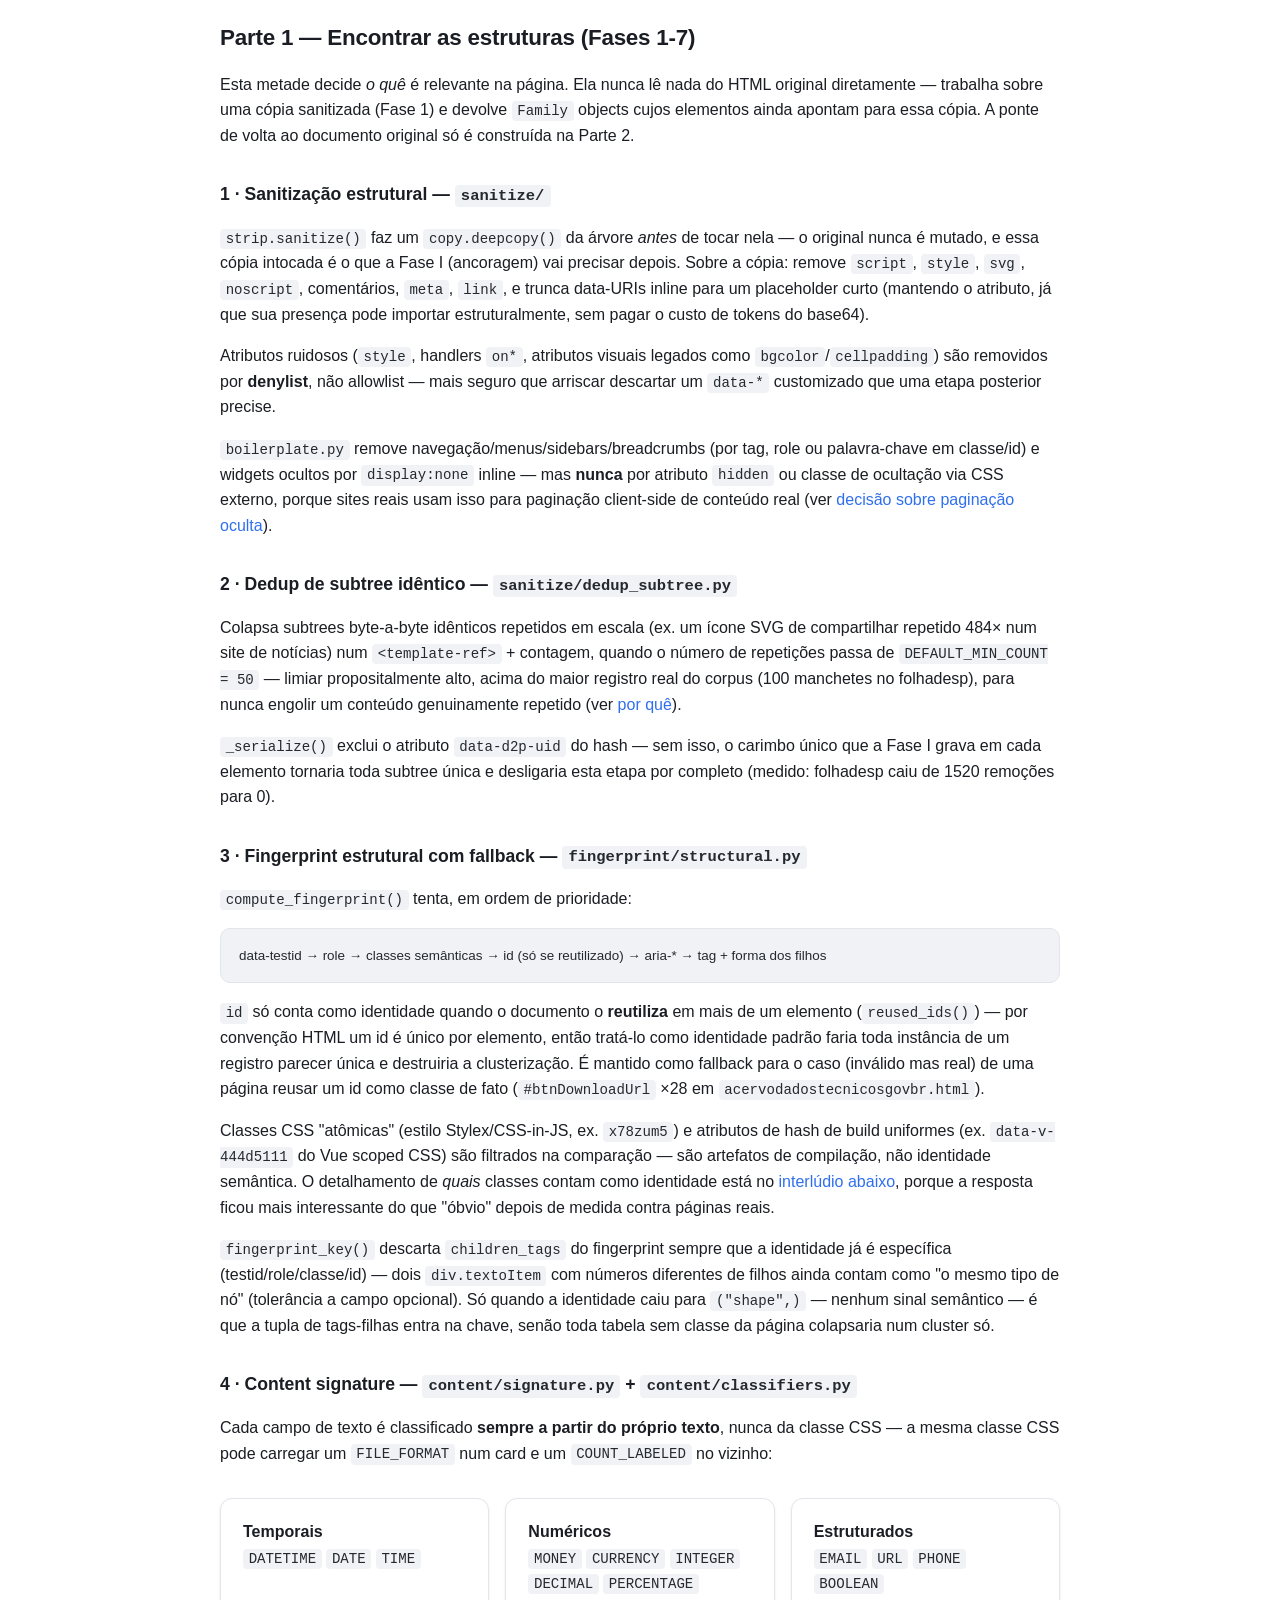
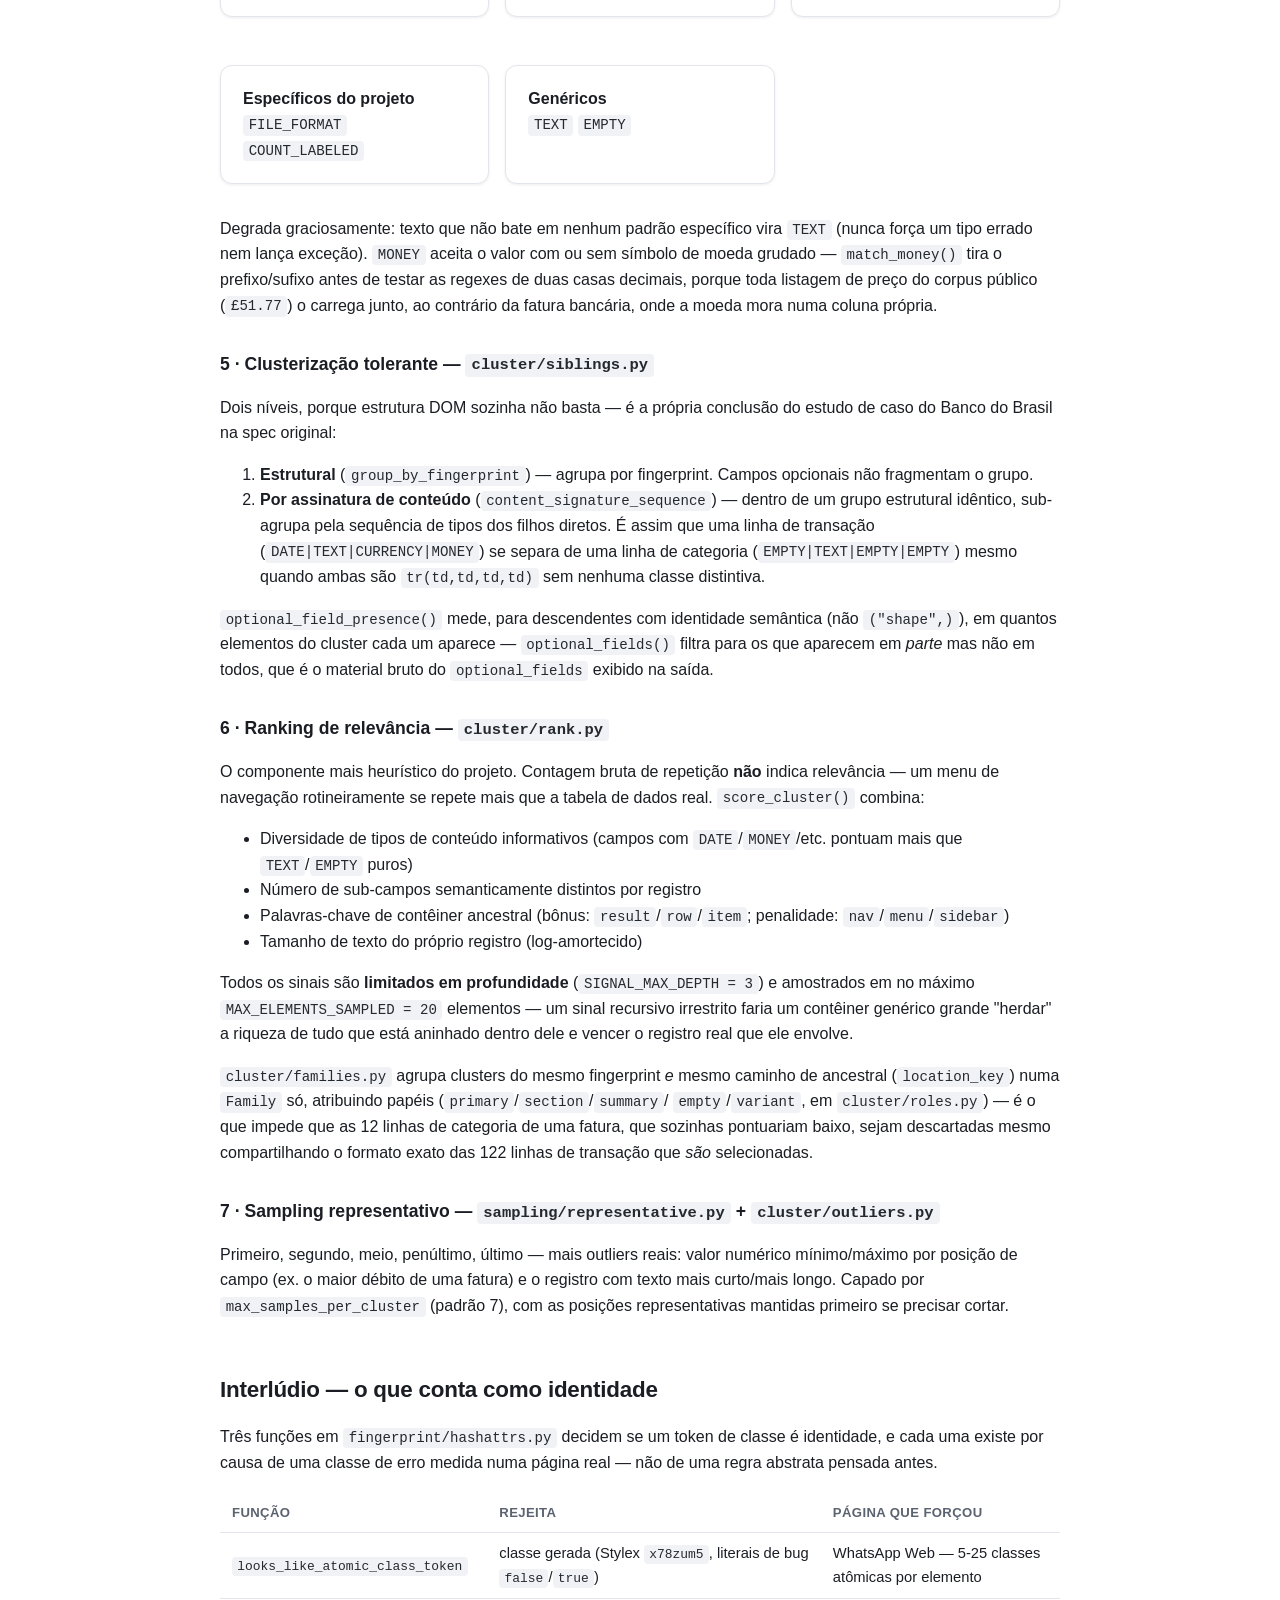
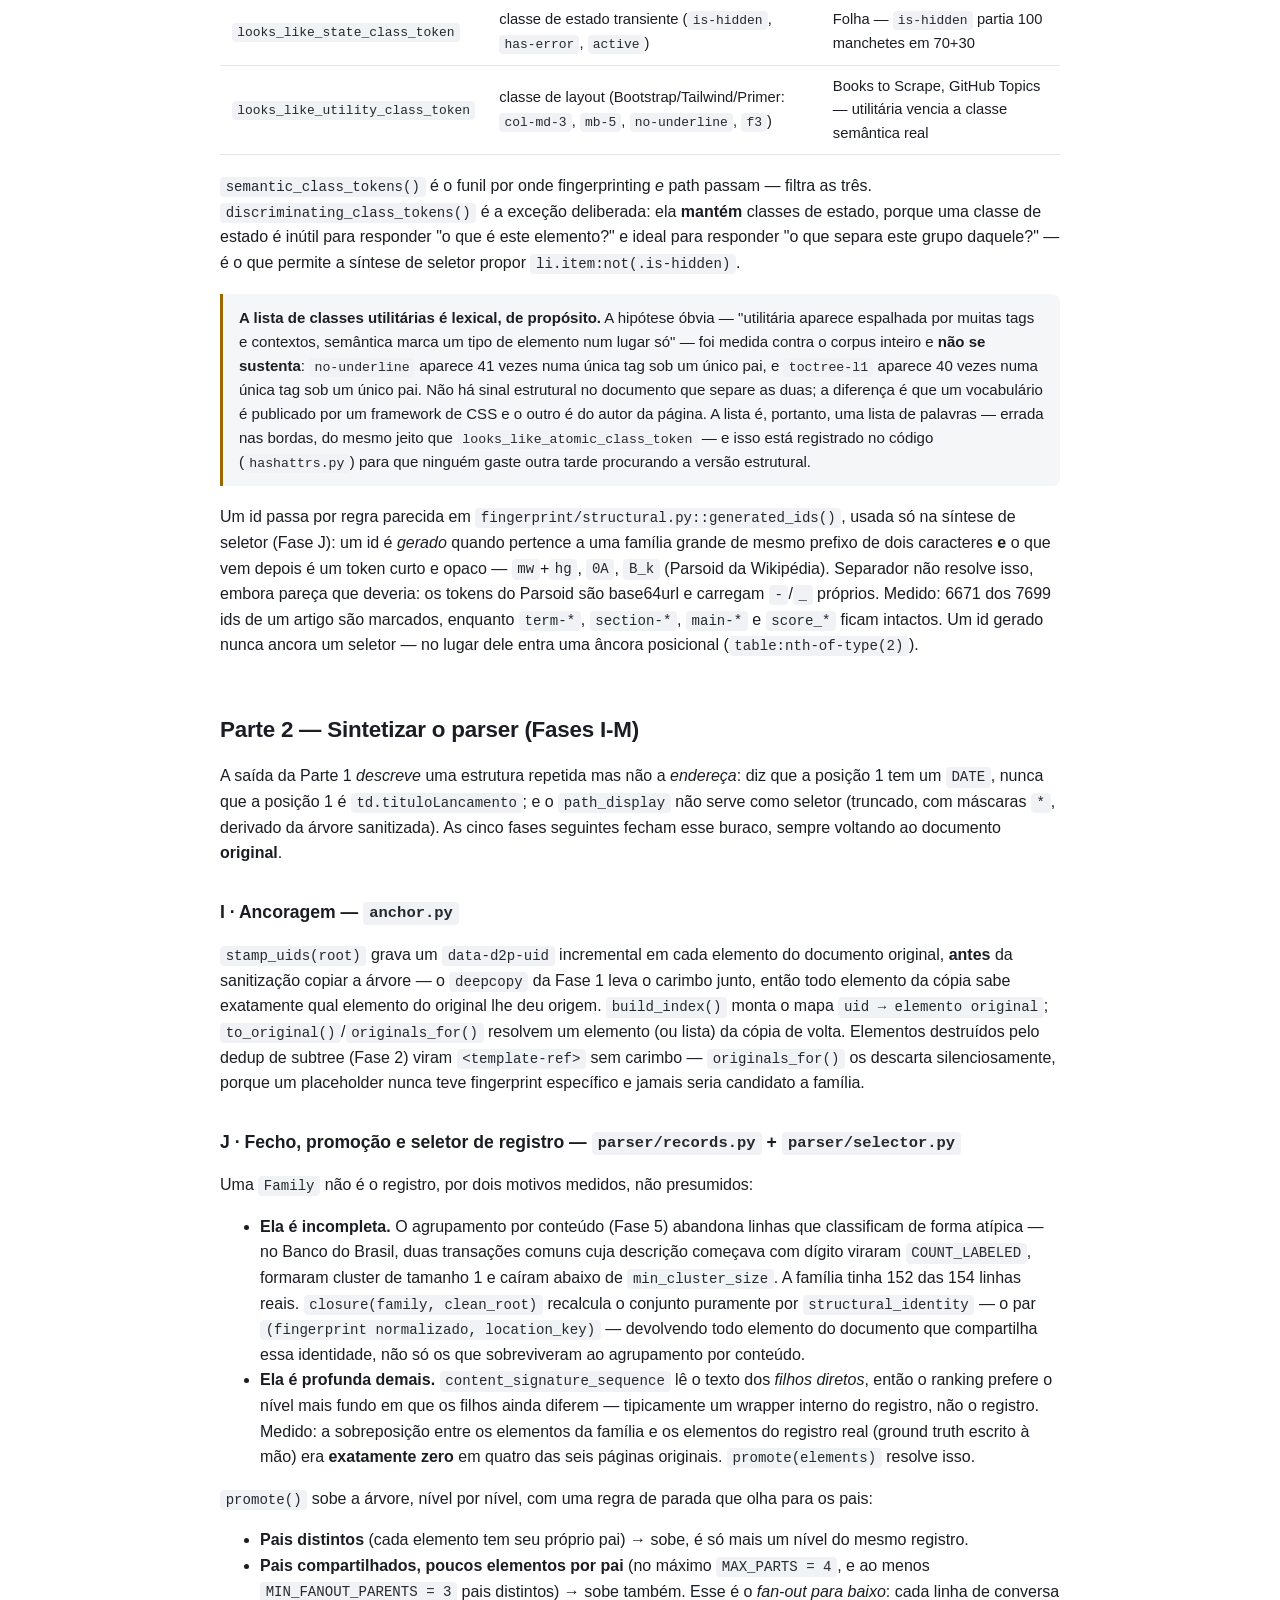
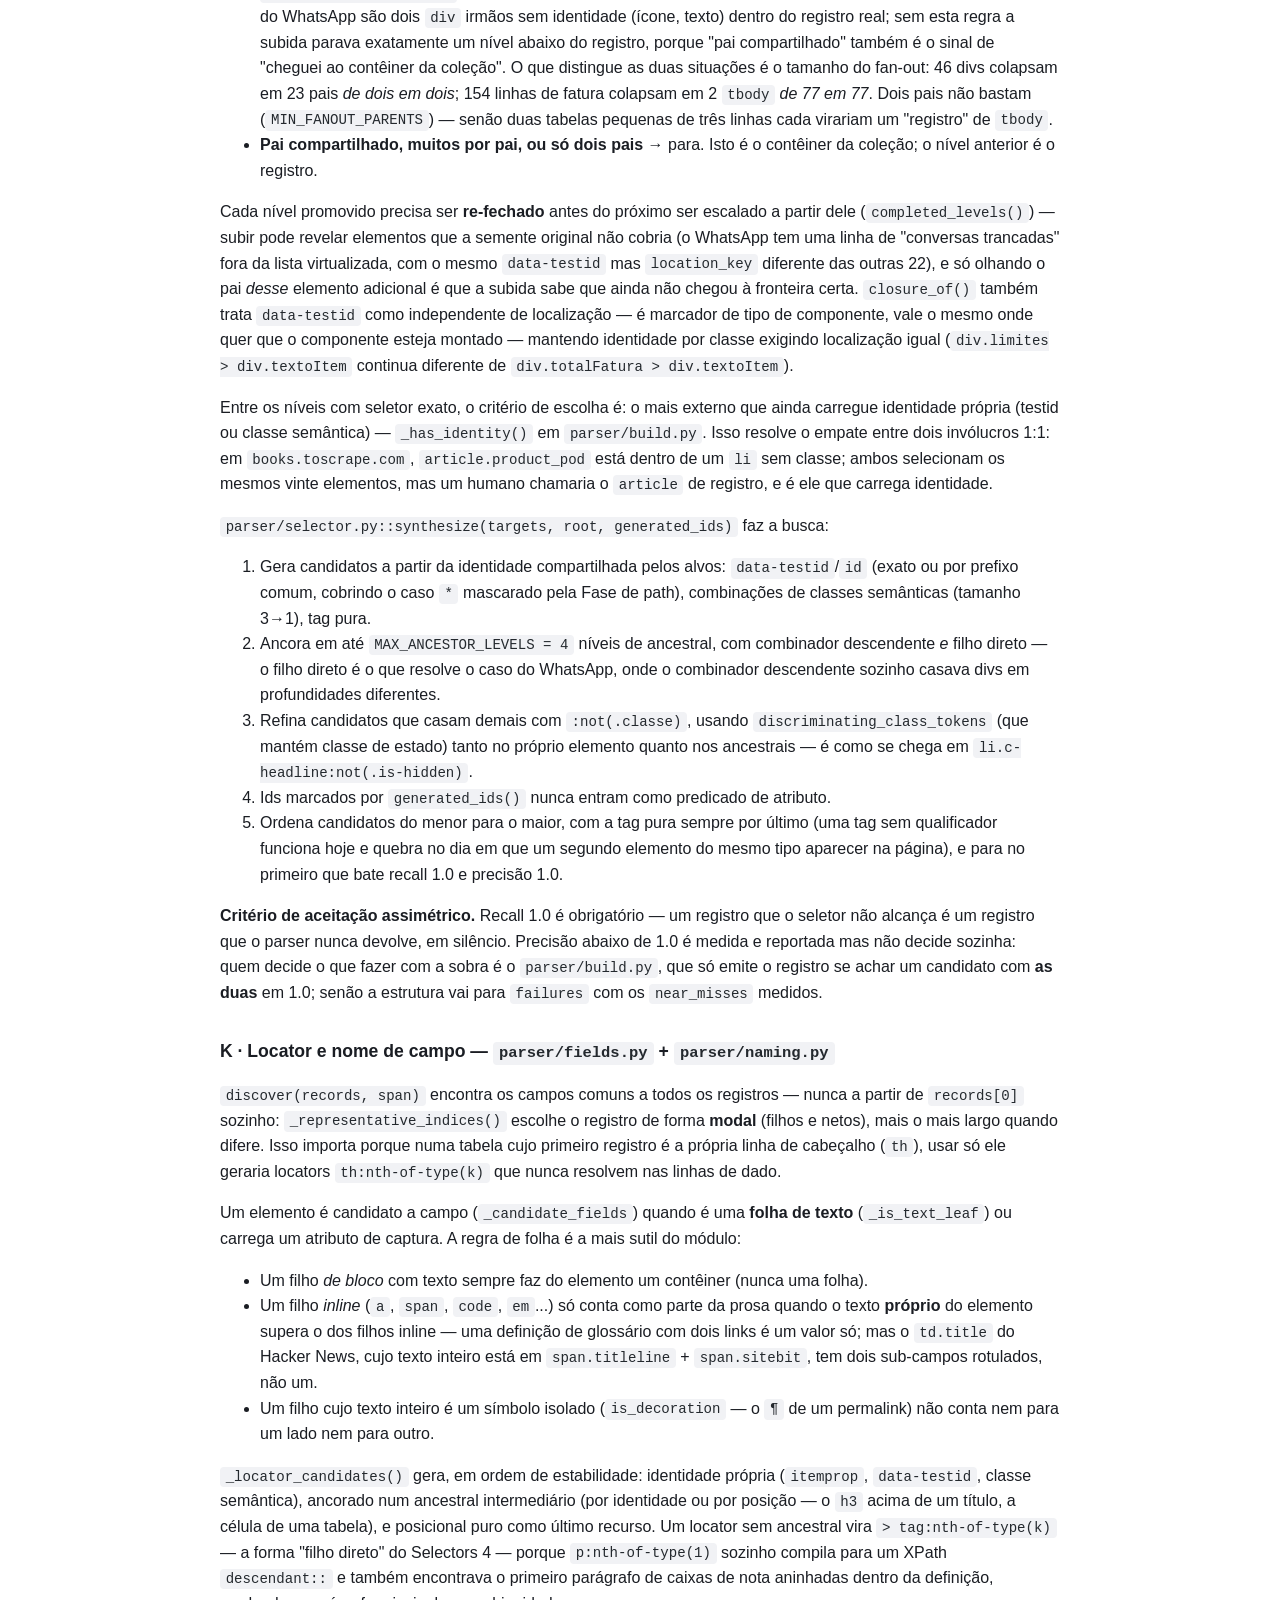
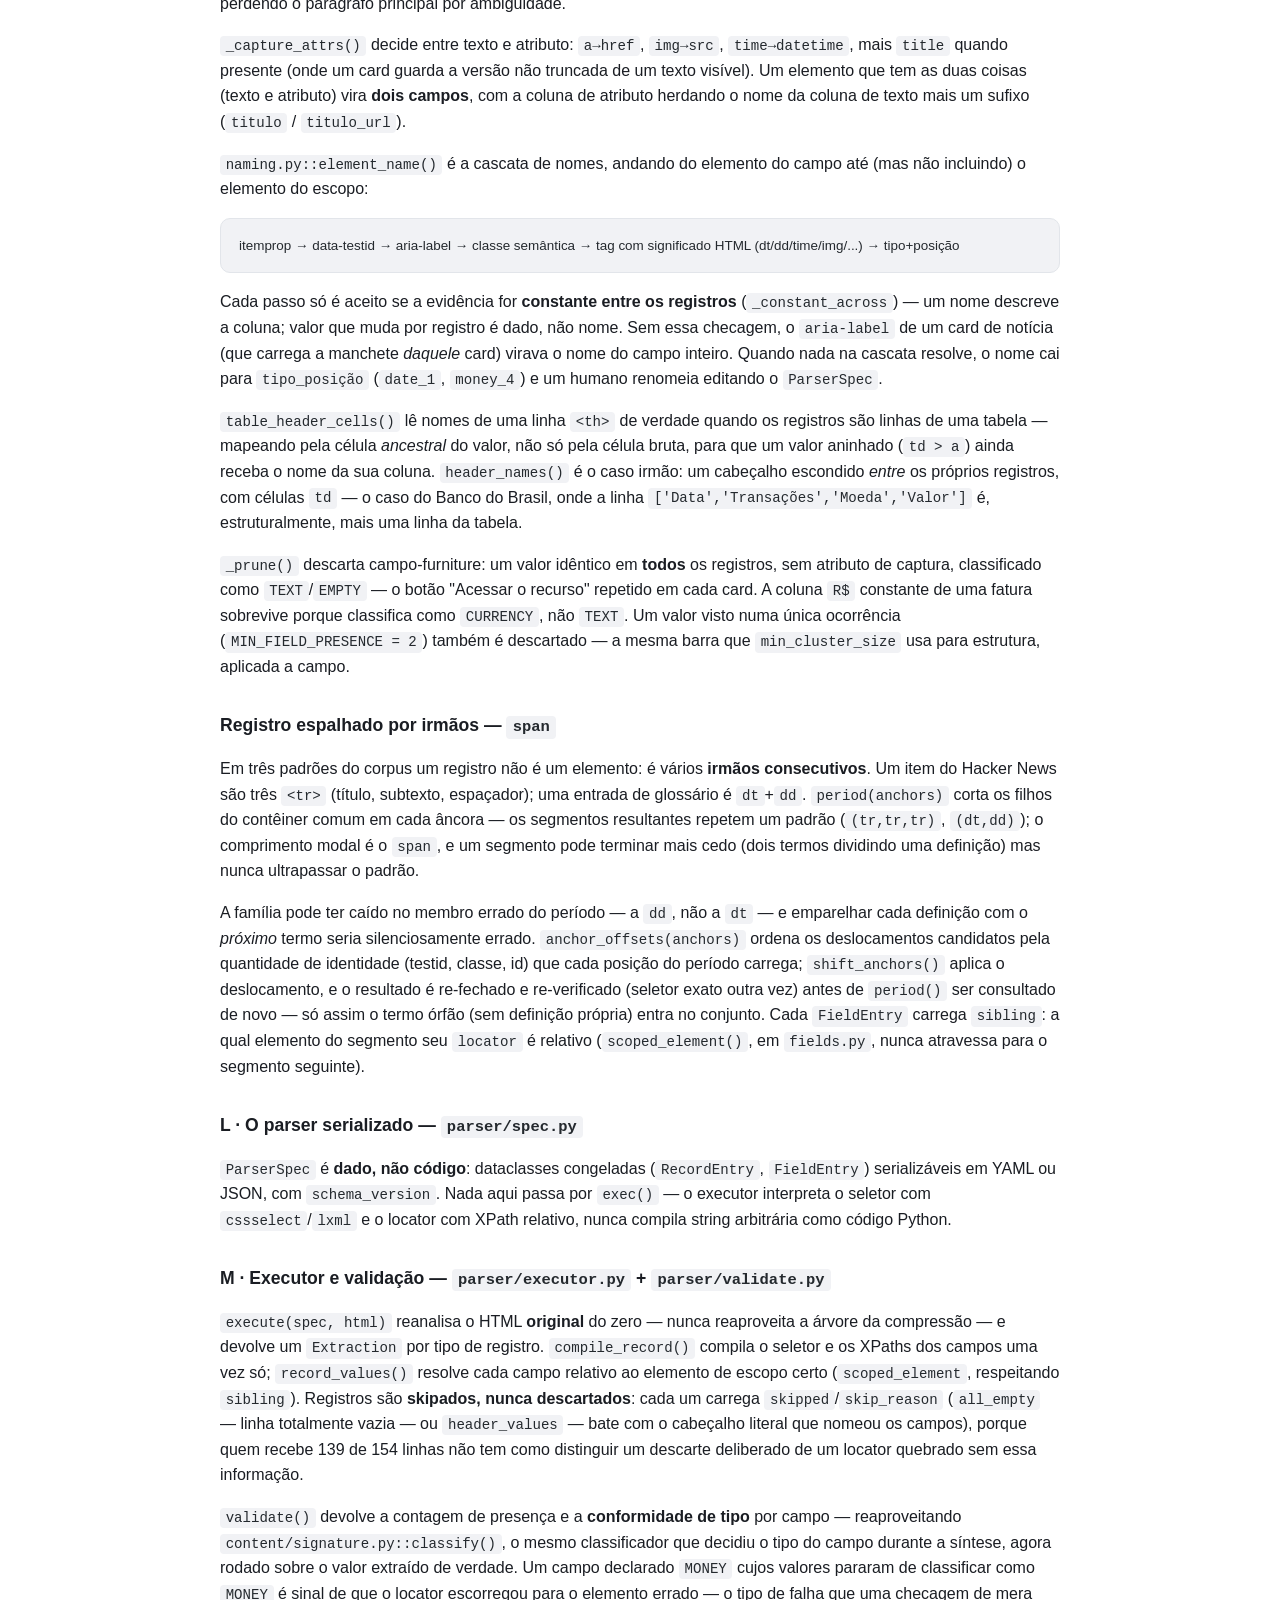
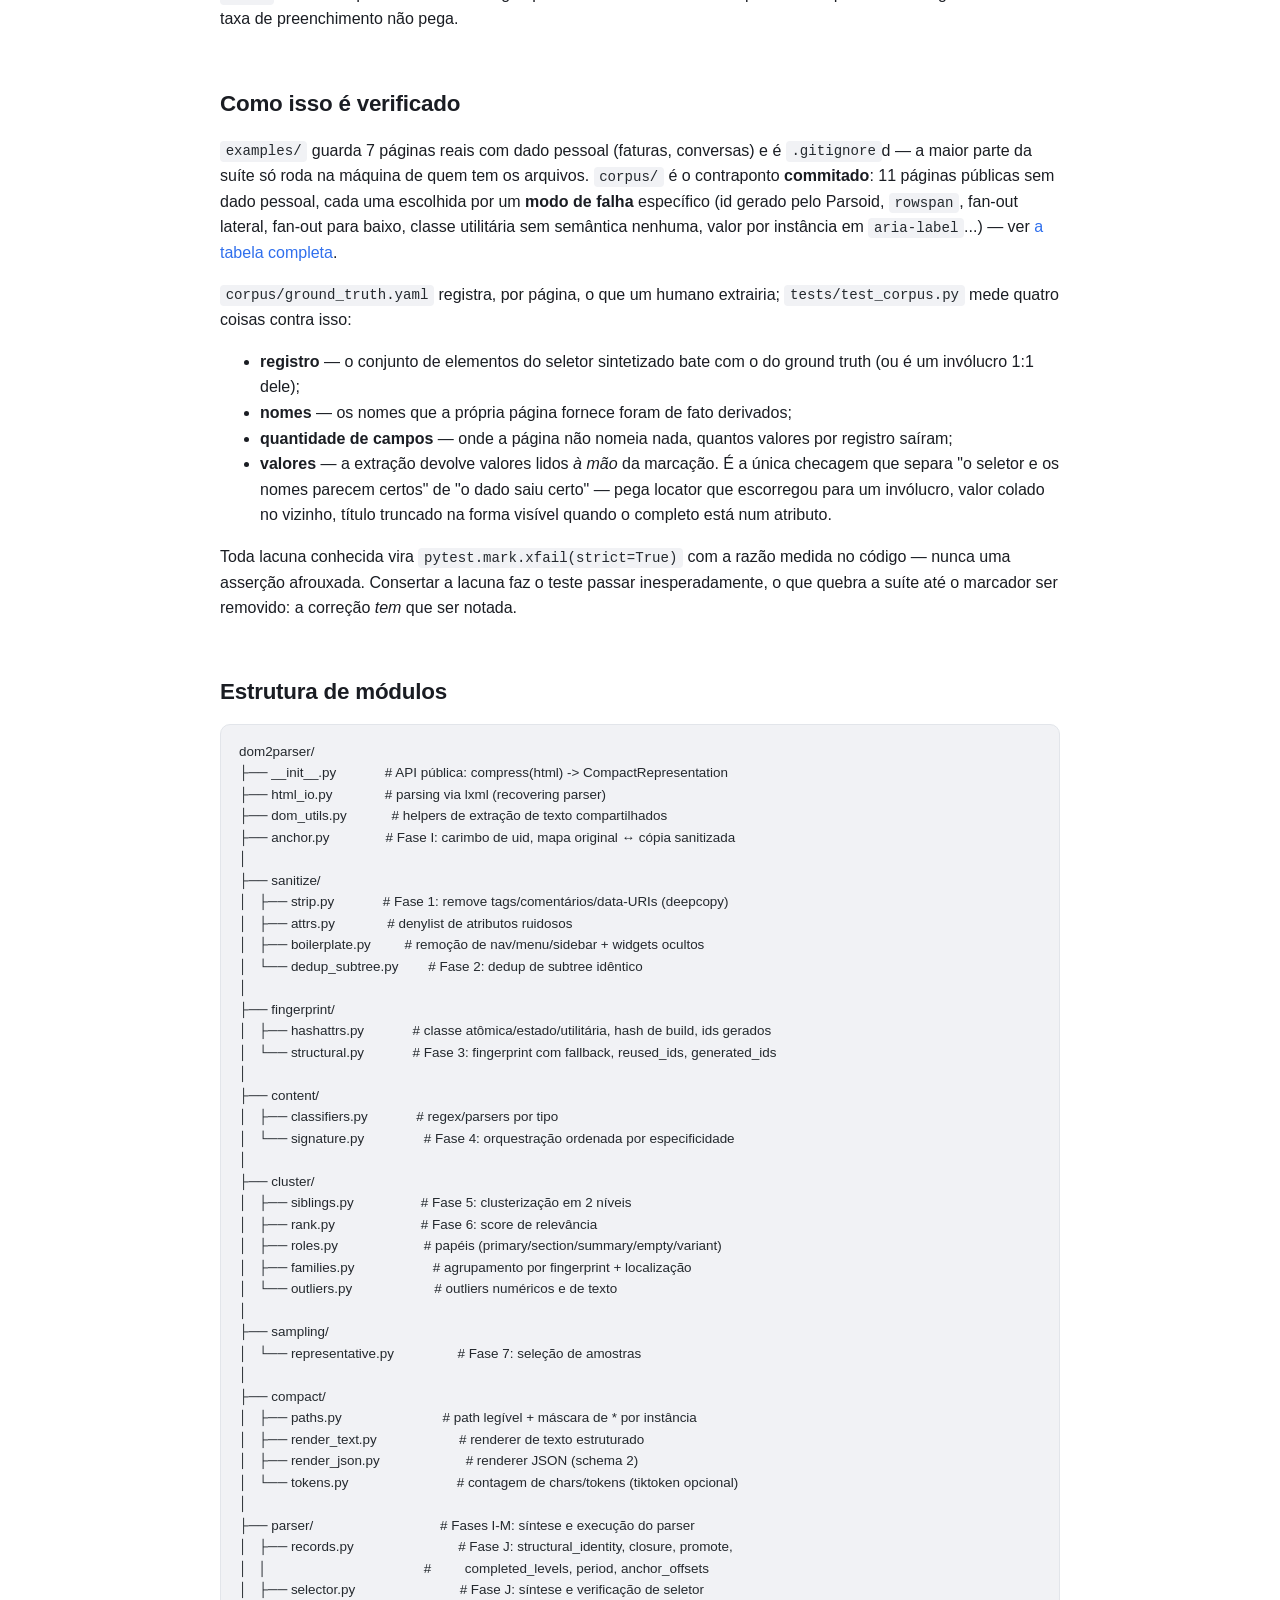
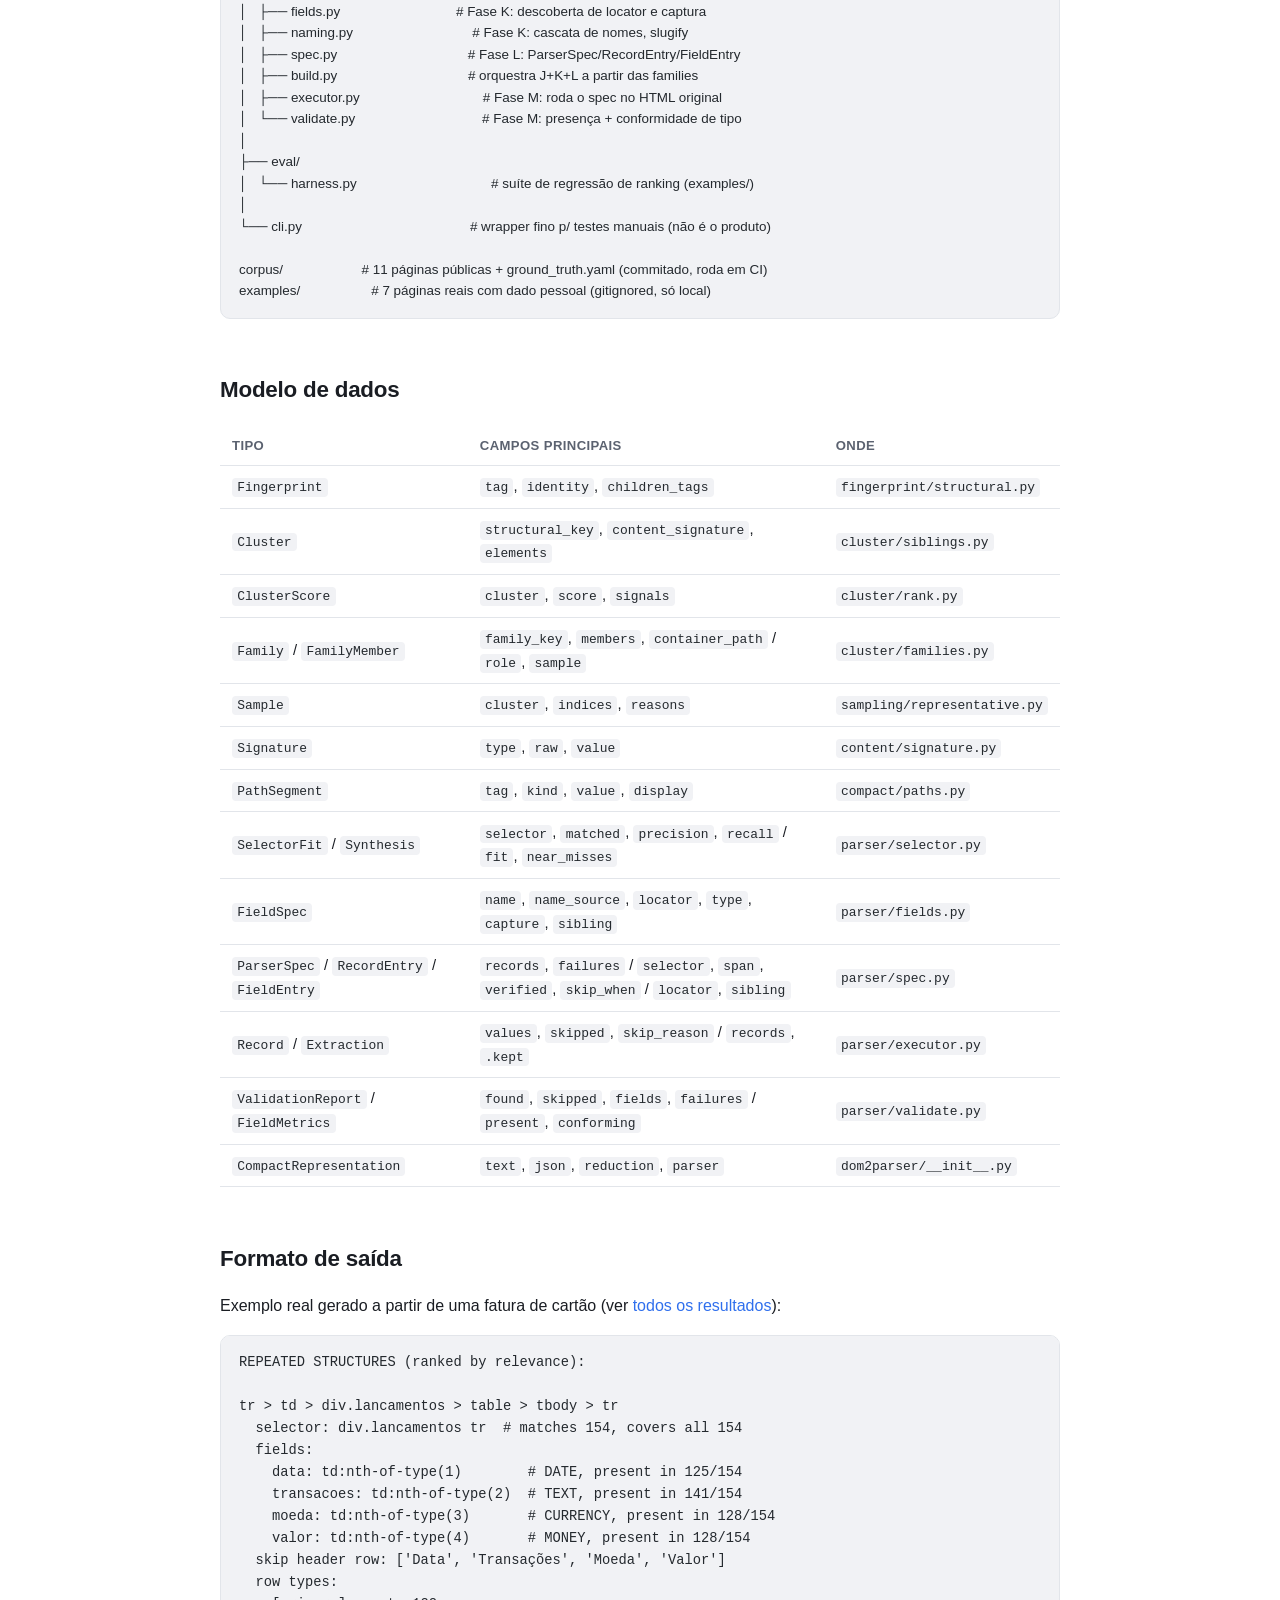
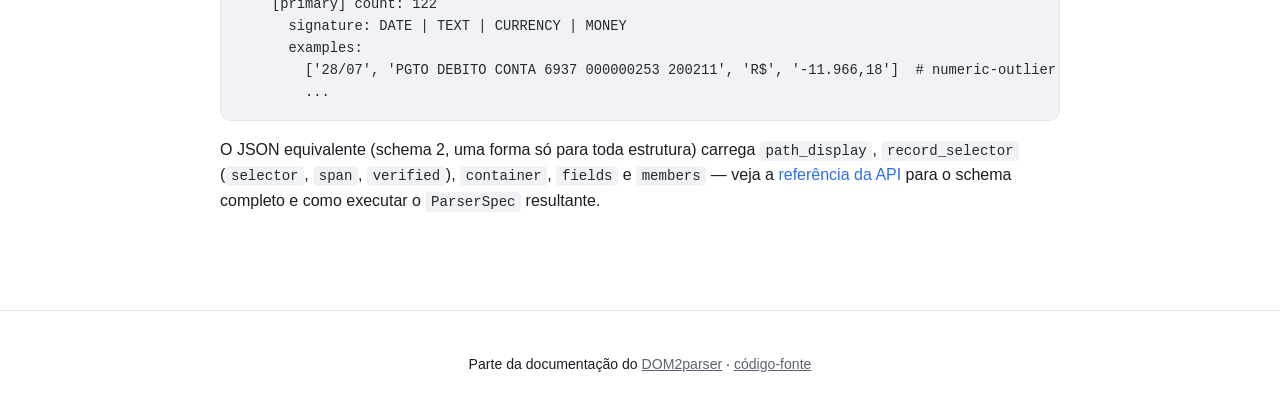
==== commit 519fd319: "Rewrite the docs site to document the parser stage in full architecture.html only covered the origin" ====
--- a/architecture.html
+++ b/architecture.html
@@ -4,7 +4,7 @@
 <meta charset="UTF-8">
 <meta name="viewport" content="width=device-width, initial-scale=1.0">
 <title>Arquitetura — DOM2parser</title>
-<meta name="description" content="Arquitetura do pipeline e estrutura de módulos do DOM2parser.">
+<meta name="description" content="Como o DOM2parser encontra estruturas repetidas e sintetiza um parser verificado — pipeline completo, módulo por módulo.">
 <link rel="icon" href="data:image/svg+xml,<svg xmlns=%22http://www.w3.org/2000/svg%22 viewBox=%220 0 100 100%22><text y=%22.9em%22 font-size=%2290%22>🗜️</text></svg>">
 <link rel="stylesheet" href="assets/style.css">
 </head>
@@ -27,13 +27,20 @@
 <main>
 
 <h1>Arquitetura</h1>
-<p class="lede">Como o HTML original vira uma representação compacta, e por quê.</p>
+<p class="lede">
+  Como o HTML original vira uma representação compacta e um parser verificado —
+  as 13 fases, módulo por módulo, com os algoritmos reais e as páginas que forçaram
+  cada regra.
+</p>
 
 <div class="toc">
   <strong>Nesta página</strong>
   <ul>
     <li><a href="#escopo">Escopo e fronteira do projeto</a></li>
-    <li><a href="#pipeline">O pipeline de 7 etapas</a></li>
+    <li><a href="#compressao">Parte 1 — Encontrar as estruturas (Fases 1-7)</a></li>
+    <li><a href="#identidade">Interlúdio — o que conta como identidade</a></li>
+    <li><a href="#parser">Parte 2 — Sintetizar o parser (Fases I-M)</a></li>
+    <li><a href="#corpus">Como isso é verificado</a></li>
     <li><a href="#modulos">Estrutura de módulos</a></li>
     <li><a href="#modelo">Modelo de dados</a></li>
     <li><a href="#saida">Formato de saída</a></li>
@@ -42,19 +49,21 @@
 
 <h2 id="escopo">Escopo e fronteira do projeto</h2>
 <p>
-  O DOM2parser recebe HTML e devolve duas coisas: uma representação estrutural
-  compacta (texto ou JSON) e um <strong>parser verificado</strong> para extrair os
-  registros. Ele continua não chamando nenhum LLM — a síntese do parser é uma busca
-  determinística, e o parser que sai é <em>dado</em>, executado por <code>lxml</code>,
-  nunca código passado por <code>exec()</code>. Ele roda contra o HTML
-  <em>original</em>, nunca contra a versão compactada.
-</p>
-<p>
-  A razão de não precisar de modelo é que a biblioteca tem uma informação que um LLM
-  consumindo a forma compacta não tem: os elementos-alvo em si. Isso transforma a
-  escolha do seletor numa busca <em>medida</em> — gera candidatos, roda cada um contra
-  o documento, fica com o que comprovadamente alcança todos os registros. Um modelo,
-  vendo sete amostras e um path truncado, estaria chutando.
+  O DOM2parser recebe HTML e devolve três coisas a partir de uma única passagem pelo
+  pipeline: uma representação estrutural compacta em texto, a mesma informação em
+  JSON, e um <strong>parser verificado</strong> (<code>ParserSpec</code>) pronto para
+  extrair os registros do documento original. As três nascem do mesmo
+  <code>compress()</code> — nenhuma é derivada de outra depois, e por isso não podem
+  discordar sobre o que foi encontrado.
+</p>
+<p>
+  A biblioteca <strong>não chama nenhum LLM</strong>. A síntese do parser é uma busca
+  determinística: como a biblioteca tem em mãos os elementos-alvo (não apenas amostras
+  deles), escolher um seletor é uma pergunta que se <em>mede</em> — gera candidatos,
+  roda cada um contra o documento, fica com o que comprovadamente alcança todos os
+  registros — em vez de uma pergunta que se chuta. Um modelo consumindo só a forma
+  compacta veria sete exemplos e um path truncado; a biblioteca vê o documento inteiro.
+  Para esse trabalho específico, medir é estritamente melhor que adivinhar.
 </p>
 <div class="tree">HTML original
    │
@@ -72,7 +81,7 @@
 ┌─────────────────────────────┐              │
 │  Fases I-M: sintetizar      │              │
 │  e verificar o parser       │              │
-│  (ancoragem → seletor →     │◄─────────────┘
+│  (ancoragem → registro →    │◄─────────────┘
 │   campos → ParserSpec)      │   mede os candidatos
 └─────────────────────────────┘   contra o original
    │
@@ -80,71 +89,128 @@
 ParserSpec (YAML/JSON) ── executor ──► registros extraídos
                                         do HTML ORIGINAL</div>
 <p>
-  Um seletor que casa demais sem que haja regra explicando a sobra nunca vira
-  registro: vai para <code>failures</code> com os quase-acertos medidos. Parser que
-  funciona pela metade é indistinguível de parser que funciona, e é pior que parser
-  nenhum.
-</p>
-
-<h2 id="pipeline">O pipeline de 7 etapas</h2>
-
-<h3>1 · Sanitização estrutural</h3>
-<p>
-  Remove <code>script</code>, <code>style</code>, <code>svg</code>, <code>noscript</code>,
-  <code>comment</code>, <code>meta</code>, <code>link</code> e trunca data-URIs inline.
+  A única parte genuinamente semântica — nomear um campo — também não usa modelo: os
+  nomes são lidos da própria página (linha de cabeçalho, <code>th</code>,
+  <code>itemprop</code>, <code>data-testid</code>, classe), com queda para tipo e
+  posição quando a página não diz nada. Um seletor que casa demais sem que haja regra
+  de conteúdo explicando a sobra nunca vira registro — vai para <code>failures</code>
+  com os candidatos que chegaram mais perto. Parser que funciona pela metade é
+  indistinguível de parser que funciona, e pior que parser nenhum.
+</p>
+
+<h2 id="compressao">Parte 1 — Encontrar as estruturas (Fases 1-7)</h2>
+<p>
+  Esta metade decide <em>o quê</em> é relevante na página. Ela nunca lê nada do HTML
+  original diretamente — trabalha sobre uma cópia sanitizada (Fase 1) e devolve
+  <code>Family</code> objects cujos elementos ainda apontam para essa cópia. A ponte de
+  volta ao documento original só é construída na Parte 2.
+</p>
+
+<h3>1 · Sanitização estrutural — <code>sanitize/</code></h3>
+<p>
+  <code>strip.sanitize()</code> faz um <code>copy.deepcopy()</code> da árvore <em>antes</em>
+  de tocar nela — o original nunca é mutado, e essa cópia intocada é o que a Fase I
+  (ancoragem) vai precisar depois. Sobre a cópia: remove <code>script</code>,
+  <code>style</code>, <code>svg</code>, <code>noscript</code>, comentários,
+  <code>meta</code>, <code>link</code>, e trunca data-URIs inline para um placeholder
+  curto (mantendo o atributo, já que sua presença pode importar estruturalmente, sem
+  pagar o custo de tokens do base64).
+</p>
+<p>
   Atributos ruidosos (<code>style</code>, handlers <code>on*</code>, atributos visuais
   legados como <code>bgcolor</code>/<code>cellpadding</code>) são removidos por
   <strong>denylist</strong>, não allowlist — mais seguro que arriscar descartar um
   <code>data-*</code> customizado que uma etapa posterior precise.
 </p>
 <p>
-  Também remove navegação/menus/sidebars/breadcrumbs (por tag, role ou palavra-chave em
-  classe/id) e widgets ocultos por <code>display:none</code> inline — mas
-  <strong>nunca</strong> por atributo <code>hidden</code> ou classe de ocultação via CSS
-  externo, porque sites reais usam isso para paginação client-side de conteúdo real
-  (ver <a href="decisions.html#adr-006">decisão sobre paginação oculta</a>).
-</p>
-
-<h3>2 · Dedup de subtree idêntico</h3>
+  <code>boilerplate.py</code> remove navegação/menus/sidebars/breadcrumbs (por tag,
+  role ou palavra-chave em classe/id) e widgets ocultos por <code>display:none</code>
+  inline — mas <strong>nunca</strong> por atributo <code>hidden</code> ou classe de
+  ocultação via CSS externo, porque sites reais usam isso para paginação client-side de
+  conteúdo real (ver <a href="decisions.html#adr-006">decisão sobre paginação oculta</a>).
+</p>
+
+<h3>2 · Dedup de subtree idêntico — <code>sanitize/dedup_subtree.py</code></h3>
 <p>
   Colapsa subtrees byte-a-byte idênticos repetidos em escala (ex. um ícone SVG de
-  compartilhar repetido 484× num site de notícias) num único exemplar + contagem.
-  Limiar de contagem propositalmente alto — ver <a href="decisions.html#adr-002">por quê</a>.
-</p>
-
-<h3>3 · Fingerprint estrutural com fallback</h3>
-<p>Assinatura por elemento, numa cadeia de prioridade:</p>
-<div class="tree">data-testid → role/aria-* → classes semânticas → id → tag + forma dos filhos</div>
+  compartilhar repetido 484× num site de notícias) num <code>&lt;template-ref&gt;</code>
+  + contagem, quando o número de repetições passa de <code>DEFAULT_MIN_COUNT = 50</code>
+  — limiar propositalmente alto, acima do maior registro real do corpus (100 manchetes
+  no folhadesp), para nunca engolir um conteúdo genuinamente repetido (ver
+  <a href="decisions.html#adr-002">por quê</a>).
+</p>
+<p>
+  <code>_serialize()</code> exclui o atributo <code>data-d2p-uid</code> do hash — sem
+  isso, o carimbo único que a Fase I grava em cada elemento tornaria toda subtree
+  única e desligaria esta etapa por completo (medido: folhadesp caiu de 1520 remoções
+  para 0).
+</p>
+
+<h3>3 · Fingerprint estrutural com fallback — <code>fingerprint/structural.py</code></h3>
+<p><code>compute_fingerprint()</code> tenta, em ordem de prioridade:</p>
+<div class="tree">data-testid → role → classes semânticas → id (só se reutilizado) → aria-* → tag + forma dos filhos</div>
+<p>
+  <code>id</code> só conta como identidade quando o documento o <strong>reutiliza</strong>
+  em mais de um elemento (<code>reused_ids()</code>) — por convenção HTML um id é único
+  por elemento, então tratá-lo como identidade padrão faria toda instância de um
+  registro parecer única e destruiria a clusterização. É mantido como fallback para o
+  caso (inválido mas real) de uma página reusar um id como classe de fato
+  (<code>#btnDownloadUrl</code> ×28 em <code>acervodadostecnicosgovbr.html</code>).
+</p>
 <p>
   Classes CSS "atômicas" (estilo Stylex/CSS-in-JS, ex. <code>x78zum5</code>) e
   atributos de hash de build uniformes (ex. <code>data-v-444d5111</code> do Vue scoped
-  CSS) são detectados e ignorados na comparação — são artefatos de compilação, não
-  identidade semântica.
-</p>
-
-<h3>4 · Content signature</h3>
-<p>Cada campo de texto é classificado <strong>sempre a partir do próprio texto</strong>, nunca da classe CSS:</p>
+  CSS) são filtrados na comparação — são artefatos de compilação, não identidade
+  semântica. O detalhamento de <em>quais</em> classes contam como identidade está no
+  <a href="#identidade">interlúdio abaixo</a>, porque a resposta ficou mais interessante
+  do que "óbvio" depois de medida contra páginas reais.
+</p>
+<p>
+  <code>fingerprint_key()</code> descarta <code>children_tags</code> do fingerprint
+  sempre que a identidade já é específica (testid/role/classe/id) — dois
+  <code>div.textoItem</code> com números diferentes de filhos ainda contam como "o
+  mesmo tipo de nó" (tolerância a campo opcional). Só quando a identidade caiu para
+  <code>("shape",)</code> — nenhum sinal semântico — é que a tupla de tags-filhas entra
+  na chave, senão toda tabela sem classe da página colapsaria num cluster só.
+</p>
+
+<h3>4 · Content signature — <code>content/signature.py</code> + <code>content/classifiers.py</code></h3>
+<p>Cada campo de texto é classificado <strong>sempre a partir do próprio texto</strong>, nunca da classe CSS — a mesma classe CSS pode carregar um <code>FILE_FORMAT</code> num card e um <code>COUNT_LABELED</code> no vizinho:</p>
 <div class="grid grid-3">
-  <div class="card"><strong>Temporais</strong><br><code>DATE</code> <code>DATETIME</code> <code>TIME</code></div>
+  <div class="card"><strong>Temporais</strong><br><code>DATETIME</code> <code>DATE</code> <code>TIME</code></div>
   <div class="card"><strong>Numéricos</strong><br><code>MONEY</code> <code>CURRENCY</code> <code>INTEGER</code> <code>DECIMAL</code> <code>PERCENTAGE</code></div>
   <div class="card"><strong>Estruturados</strong><br><code>EMAIL</code> <code>URL</code> <code>PHONE</code> <code>BOOLEAN</code></div>
   <div class="card"><strong>Específicos do projeto</strong><br><code>FILE_FORMAT</code> <code>COUNT_LABELED</code></div>
   <div class="card"><strong>Genéricos</strong><br><code>TEXT</code> <code>EMPTY</code></div>
 </div>
-<p>Degrada graciosamente: texto que não bate em nenhum padrão específico vira <code>TEXT</code> (nunca força um tipo errado nem lança exceção).</p>
-
-<h3>5 · Clusterização tolerante</h3>
-<p>Dois níveis, porque estrutura DOM sozinha não basta:</p>
+<p>
+  Degrada graciosamente: texto que não bate em nenhum padrão específico vira
+  <code>TEXT</code> (nunca força um tipo errado nem lança exceção). <code>MONEY</code>
+  aceita o valor com ou sem símbolo de moeda grudado — <code>match_money()</code> tira o
+  prefixo/sufixo antes de testar as regexes de duas casas decimais, porque toda listagem
+  de preço do corpus público (<code>£51.77</code>) o carrega junto, ao contrário da
+  fatura bancária, onde a moeda mora numa coluna própria.
+</p>
+
+<h3>5 · Clusterização tolerante — <code>cluster/siblings.py</code></h3>
+<p>Dois níveis, porque estrutura DOM sozinha não basta — é a própria conclusão do estudo de caso do Banco do Brasil na spec original:</p>
 <ol>
-  <li><strong>Estrutural</strong> — agrupa por fingerprint. Campos opcionais não fragmentam o grupo (um card sem selo de qualidade continua no mesmo cluster dos outros 9).</li>
-  <li><strong>Por assinatura de conteúdo</strong> — dentro de um grupo estrutural idêntico, sub-agrupa pela sequência de tipos dos filhos diretos. É assim que uma linha de transação (<code>DATE|TEXT|CURRENCY|MONEY</code>) se separa de uma linha de categoria (<code>EMPTY|TEXT|EMPTY|EMPTY</code>) mesmo quando ambas são <code>tr(td,td,td,td)</code> sem nenhuma classe distintiva.</li>
+  <li><strong>Estrutural</strong> (<code>group_by_fingerprint</code>) — agrupa por fingerprint. Campos opcionais não fragmentam o grupo.</li>
+  <li><strong>Por assinatura de conteúdo</strong> (<code>content_signature_sequence</code>) — dentro de um grupo estrutural idêntico, sub-agrupa pela sequência de tipos dos filhos diretos. É assim que uma linha de transação (<code>DATE|TEXT|CURRENCY|MONEY</code>) se separa de uma linha de categoria (<code>EMPTY|TEXT|EMPTY|EMPTY</code>) mesmo quando ambas são <code>tr(td,td,td,td)</code> sem nenhuma classe distintiva.</li>
 </ol>
-
-<h3>6 · Ranking de relevância</h3>
-<p>
-  O componente mais heurístico do projeto. Contagem bruta de repetição <strong>não</strong>
-  indica relevância — um menu de navegação rotineiramente se repete mais que a tabela de
-  dados real. O score combina:
+<p>
+  <code>optional_field_presence()</code> mede, para descendentes com identidade
+  semântica (não <code>("shape",)</code>), em quantos elementos do cluster cada um
+  aparece — <code>optional_fields()</code> filtra para os que aparecem em <em>parte</em>
+  mas não em todos, que é o material bruto do <code>optional_fields</code> exibido na
+  saída.
+</p>
+
+<h3>6 · Ranking de relevância — <code>cluster/rank.py</code></h3>
+<p>
+  O componente mais heurístico do projeto. Contagem bruta de repetição
+  <strong>não</strong> indica relevância — um menu de navegação rotineiramente se
+  repete mais que a tabela de dados real. <code>score_cluster()</code> combina:
 </p>
 <ul>
   <li>Diversidade de tipos de conteúdo informativos (campos com <code>DATE</code>/<code>MONEY</code>/etc. pontuam mais que <code>TEXT</code>/<code>EMPTY</code> puros)</li>
@@ -152,49 +218,360 @@
   <li>Palavras-chave de contêiner ancestral (bônus: <code>result</code>/<code>row</code>/<code>item</code>; penalidade: <code>nav</code>/<code>menu</code>/<code>sidebar</code>)</li>
   <li>Tamanho de texto do próprio registro (log-amortecido)</li>
 </ul>
-<p>Todos os sinais são <strong>limitados em profundidade</strong> (3 níveis) — um sinal recursivo irrestrito faria um contêiner genérico grande "herdar" a riqueza de tudo que está aninhado dentro dele e vencer o registro real que ele envolve.</p>
-
-<h3>7 · Sampling representativo</h3>
-<p>Primeiro, segundo, meio, penúltimo, último — mais outliers reais: valor numérico mínimo/máximo por campo (ex. o maior débito de uma fatura) e o registro com texto mais curto/mais longo.</p>
+<p>Todos os sinais são <strong>limitados em profundidade</strong> (<code>SIGNAL_MAX_DEPTH = 3</code>) e amostrados em no máximo <code>MAX_ELEMENTS_SAMPLED = 20</code> elementos — um sinal recursivo irrestrito faria um contêiner genérico grande "herdar" a riqueza de tudo que está aninhado dentro dele e vencer o registro real que ele envolve.</p>
+<p>
+  <code>cluster/families.py</code> agrupa clusters do mesmo fingerprint <em>e</em>
+  mesmo caminho de ancestral (<code>location_key</code>) numa <code>Family</code> só,
+  atribuindo papéis (<code>primary</code>/<code>section</code>/<code>summary</code>/
+  <code>empty</code>/<code>variant</code>, em <code>cluster/roles.py</code>) — é o que
+  impede que as 12 linhas de categoria de uma fatura, que sozinhas pontuariam baixo,
+  sejam descartadas mesmo compartilhando o formato exato das 122 linhas de transação
+  que <em>são</em> selecionadas.
+</p>
+
+<h3>7 · Sampling representativo — <code>sampling/representative.py</code> + <code>cluster/outliers.py</code></h3>
+<p>Primeiro, segundo, meio, penúltimo, último — mais outliers reais: valor numérico mínimo/máximo por posição de campo (ex. o maior débito de uma fatura) e o registro com texto mais curto/mais longo. Capado por <code>max_samples_per_cluster</code> (padrão 7), com as posições representativas mantidas primeiro se precisar cortar.</p>
+
+<h2 id="identidade">Interlúdio — o que conta como identidade</h2>
+<p>
+  Três funções em <code>fingerprint/hashattrs.py</code> decidem se um token de classe é
+  identidade, e cada uma existe por causa de uma classe de erro medida numa página real
+  — não de uma regra abstrata pensada antes.
+</p>
+<table>
+  <thead><tr><th>Função</th><th>Rejeita</th><th>Página que forçou</th></tr></thead>
+  <tbody>
+    <tr><td><code>looks_like_atomic_class_token</code></td><td>classe gerada (Stylex <code>x78zum5</code>, literais de bug <code>false</code>/<code>true</code>)</td><td>WhatsApp Web — 5-25 classes atômicas por elemento</td></tr>
+    <tr><td><code>looks_like_state_class_token</code></td><td>classe de estado transiente (<code>is-hidden</code>, <code>has-error</code>, <code>active</code>)</td><td>Folha — <code>is-hidden</code> partia 100 manchetes em 70+30</td></tr>
+    <tr><td><code>looks_like_utility_class_token</code></td><td>classe de layout (Bootstrap/Tailwind/Primer: <code>col-md-3</code>, <code>mb-5</code>, <code>no-underline</code>, <code>f3</code>)</td><td>Books to Scrape, GitHub Topics — utilitária vencia a classe semântica real</td></tr>
+  </tbody>
+</table>
+<p>
+  <code>semantic_class_tokens()</code> é o funil por onde fingerprinting <em>e</em> path
+  passam — filtra as três. <code>discriminating_class_tokens()</code> é a exceção
+  deliberada: ela <strong>mantém</strong> classes de estado, porque uma classe de
+  estado é inútil para responder "o que é este elemento?" e ideal para responder "o que
+  separa este grupo daquele?" — é o que permite a síntese de seletor propor
+  <code>li.item:not(.is-hidden)</code>.
+</p>
+<div class="callout warn">
+  <strong>A lista de classes utilitárias é lexical, de propósito.</strong> A hipótese
+  óbvia — "utilitária aparece espalhada por muitas tags e contextos, semântica marca um
+  tipo de elemento num lugar só" — foi medida contra o corpus inteiro e
+  <strong>não se sustenta</strong>: <code>no-underline</code> aparece 41 vezes numa
+  única tag sob um único pai, e <code>toctree-l1</code> aparece 40 vezes numa única tag
+  sob um único pai. Não há sinal estrutural no documento que separe as duas; a diferença
+  é que um vocabulário é publicado por um framework de CSS e o outro é do autor da
+  página. A lista é, portanto, uma lista de palavras — errada nas bordas, do mesmo jeito
+  que <code>looks_like_atomic_class_token</code> — e isso está registrado no código
+  (<code>hashattrs.py</code>) para que ninguém gaste outra tarde procurando a versão
+  estrutural.
+</div>
+<p>
+  Um id passa por regra parecida em <code>fingerprint/structural.py::generated_ids()</code>,
+  usada só na síntese de seletor (Fase J): um id é <em>gerado</em> quando pertence a uma
+  família grande de mesmo prefixo de dois caracteres <strong>e</strong> o que vem depois
+  é um token curto e opaco — <code>mw</code>+<code>hg</code>, <code>0A</code>,
+  <code>B_k</code> (Parsoid da Wikipédia). Separador não resolve isso, embora pareça que
+  deveria: os tokens do Parsoid são base64url e carregam <code>-</code>/<code>_</code>
+  próprios. Medido: 6671 dos 7699 ids de um artigo são marcados, enquanto
+  <code>term-*</code>, <code>section-*</code>, <code>main-*</code> e <code>score_*</code>
+  ficam intactos. Um id gerado nunca ancora um seletor — no lugar dele entra uma âncora
+  posicional (<code>table:nth-of-type(2)</code>).
+</p>
+
+<h2 id="parser">Parte 2 — Sintetizar o parser (Fases I-M)</h2>
+<p>
+  A saída da Parte 1 <em>descreve</em> uma estrutura repetida mas não a
+  <em>endereça</em>: diz que a posição 1 tem um <code>DATE</code>, nunca que a posição 1
+  é <code>td.tituloLancamento</code>; e o <code>path_display</code> não serve como
+  seletor (truncado, com máscaras <code>*</code>, derivado da árvore sanitizada). As
+  cinco fases seguintes fecham esse buraco, sempre voltando ao documento
+  <strong>original</strong>.
+</p>
+
+<h3>I · Ancoragem — <code>anchor.py</code></h3>
+<p>
+  <code>stamp_uids(root)</code> grava um <code>data-d2p-uid</code> incremental em cada
+  elemento do documento original, <strong>antes</strong> da sanitização copiar a
+  árvore — o <code>deepcopy</code> da Fase 1 leva o carimbo junto, então todo elemento
+  da cópia sabe exatamente qual elemento do original lhe deu origem.
+  <code>build_index()</code> monta o mapa <code>uid → elemento original</code>;
+  <code>to_original()</code>/<code>originals_for()</code> resolvem um elemento (ou
+  lista) da cópia de volta. Elementos destruídos pelo dedup de subtree (Fase 2) viram
+  <code>&lt;template-ref&gt;</code> sem carimbo — <code>originals_for()</code> os
+  descarta silenciosamente, porque um placeholder nunca teve fingerprint específico e
+  jamais seria candidato a família.
+</p>
+
+<h3>J · Fecho, promoção e seletor de registro — <code>parser/records.py</code> + <code>parser/selector.py</code></h3>
+<p>
+  Uma <code>Family</code> não é o registro, por dois motivos medidos, não presumidos:
+</p>
+<ul>
+  <li>
+    <strong>Ela é incompleta.</strong> O agrupamento por conteúdo (Fase 5) abandona
+    linhas que classificam de forma atípica — no Banco do Brasil, duas transações
+    comuns cuja descrição começava com dígito viraram <code>COUNT_LABELED</code>,
+    formaram cluster de tamanho 1 e caíram abaixo de <code>min_cluster_size</code>. A
+    família tinha 152 das 154 linhas reais. <code>closure(family, clean_root)</code>
+    recalcula o conjunto puramente por <code>structural_identity</code> — o par
+    <code>(fingerprint normalizado, location_key)</code> — devolvendo todo elemento do
+    documento que compartilha essa identidade, não só os que sobreviveram ao
+    agrupamento por conteúdo.
+  </li>
+  <li>
+    <strong>Ela é profunda demais.</strong> <code>content_signature_sequence</code>
+    lê o texto dos <em>filhos diretos</em>, então o ranking prefere o nível mais fundo
+    em que os filhos ainda diferem — tipicamente um wrapper interno do registro, não o
+    registro. Medido: a sobreposição entre os elementos da família e os elementos do
+    registro real (ground truth escrito à mão) era <strong>exatamente zero</strong> em
+    quatro das seis páginas originais. <code>promote(elements)</code> resolve isso.
+  </li>
+</ul>
+<p><code>promote()</code> sobe a árvore, nível por nível, com uma regra de parada que olha para os pais:</p>
+<ul>
+  <li><strong>Pais distintos</strong> (cada elemento tem seu próprio pai) → sobe, é só mais um nível do mesmo registro.</li>
+  <li><strong>Pais compartilhados, poucos elementos por pai</strong> (no máximo <code>MAX_PARTS = 4</code>, e ao menos <code>MIN_FANOUT_PARENTS = 3</code> pais distintos) → sobe também. Esse é o <em>fan-out para baixo</em>: cada linha de conversa do WhatsApp são dois <code>div</code> irmãos sem identidade (ícone, texto) dentro do registro real; sem esta regra a subida parava exatamente um nível abaixo do registro, porque "pai compartilhado" também é o sinal de "cheguei ao contêiner da coleção". O que distingue as duas situações é o tamanho do fan-out: 46 divs colapsam em 23 pais <em>de dois em dois</em>; 154 linhas de fatura colapsam em 2 <code>tbody</code> <em>de 77 em 77</em>. Dois pais não bastam (<code>MIN_FANOUT_PARENTS</code>) — senão duas tabelas pequenas de três linhas cada virariam um "registro" de <code>tbody</code>.</li>
+  <li><strong>Pai compartilhado, muitos por pai, ou só dois pais</strong> → para. Isto é o contêiner da coleção; o nível anterior é o registro.</li>
+</ul>
+<p>
+  Cada nível promovido precisa ser <strong>re-fechado</strong> antes do próximo ser
+  escalado a partir dele (<code>completed_levels()</code>) — subir pode revelar
+  elementos que a semente original não cobria (o WhatsApp tem uma linha de "conversas
+  trancadas" fora da lista virtualizada, com o mesmo <code>data-testid</code> mas
+  <code>location_key</code> diferente das outras 22), e só olhando o pai <em>desse</em>
+  elemento adicional é que a subida sabe que ainda não chegou à fronteira certa.
+  <code>closure_of()</code> também trata <code>data-testid</code> como
+  independente de localização — é marcador de tipo de componente, vale o mesmo onde
+  quer que o componente esteja montado — mantendo identidade por classe exigindo
+  localização igual (<code>div.limites &gt; div.textoItem</code> continua diferente de
+  <code>div.totalFatura &gt; div.textoItem</code>).
+</p>
+<p>
+  Entre os níveis com seletor exato, o critério de escolha é: o mais externo que ainda
+  carregue identidade própria (testid ou classe semântica) — <code>_has_identity()</code>
+  em <code>parser/build.py</code>. Isso resolve o empate entre dois invólucros 1:1: em
+  <code>books.toscrape.com</code>, <code>article.product_pod</code> está dentro de um
+  <code>li</code> sem classe; ambos selecionam os mesmos vinte elementos, mas um humano
+  chamaria o <code>article</code> de registro, e é ele que carrega identidade.
+</p>
+<p><code>parser/selector.py::synthesize(targets, root, generated_ids)</code> faz a busca:</p>
+<ol>
+  <li>Gera candidatos a partir da identidade compartilhada pelos alvos: <code>data-testid</code>/<code>id</code> (exato ou por prefixo comum, cobrindo o caso <code>*</code> mascarado pela Fase de path), combinações de classes semânticas (tamanho 3→1), tag pura.</li>
+  <li>Ancora em até <code>MAX_ANCESTOR_LEVELS = 4</code> níveis de ancestral, com combinador descendente <em>e</em> filho direto — o filho direto é o que resolve o caso do WhatsApp, onde o combinador descendente sozinho casava divs em profundidades diferentes.</li>
+  <li>Refina candidatos que casam demais com <code>:not(.classe)</code>, usando <code>discriminating_class_tokens</code> (que mantém classe de estado) tanto no próprio elemento quanto nos ancestrais — é como se chega em <code>li.c-headline:not(.is-hidden)</code>.</li>
+  <li>Ids marcados por <code>generated_ids()</code> nunca entram como predicado de atributo.</li>
+  <li>Ordena candidatos do menor para o maior, com a tag pura sempre por último (uma tag sem qualificador funciona hoje e quebra no dia em que um segundo elemento do mesmo tipo aparecer na página), e para no primeiro que bate recall 1.0 e precisão 1.0.</li>
+</ol>
+<p>
+  <strong>Critério de aceitação assimétrico.</strong> Recall 1.0 é obrigatório — um
+  registro que o seletor não alcança é um registro que o parser nunca devolve, em
+  silêncio. Precisão abaixo de 1.0 é medida e reportada mas não decide sozinha: quem
+  decide o que fazer com a sobra é o <code>parser/build.py</code>, que só emite o
+  registro se achar um candidato com <strong>as duas</strong> em 1.0; senão a estrutura
+  vai para <code>failures</code> com os <code>near_misses</code> medidos.
+</p>
+
+<h3>K · Locator e nome de campo — <code>parser/fields.py</code> + <code>parser/naming.py</code></h3>
+<p>
+  <code>discover(records, span)</code> encontra os campos comuns a todos os registros —
+  nunca a partir de <code>records[0]</code> sozinho: <code>_representative_indices()</code>
+  escolhe o registro de forma <strong>modal</strong> (filhos e netos), mais o mais largo
+  quando difere. Isso importa porque numa tabela cujo primeiro registro é a própria
+  linha de cabeçalho (<code>th</code>), usar só ele geraria locators
+  <code>th:nth-of-type(k)</code> que nunca resolvem nas linhas de dado.
+</p>
+<p>Um elemento é candidato a campo (<code>_candidate_fields</code>) quando é uma <strong>folha de texto</strong> (<code>_is_text_leaf</code>) ou carrega um atributo de captura. A regra de folha é a mais sutil do módulo:</p>
+<ul>
+  <li>Um filho <em>de bloco</em> com texto sempre faz do elemento um contêiner (nunca uma folha).</li>
+  <li>Um filho <em>inline</em> (<code>a</code>, <code>span</code>, <code>code</code>, <code>em</code>...) só conta como parte da prosa quando o texto <strong>próprio</strong> do elemento supera o dos filhos inline — uma definição de glossário com dois links é um valor só; mas o <code>td.title</code> do Hacker News, cujo texto inteiro está em <code>span.titleline</code> + <code>span.sitebit</code>, tem dois sub-campos rotulados, não um.</li>
+  <li>Um filho cujo texto inteiro é um símbolo isolado (<code>is_decoration</code> — o <code>¶</code> de um permalink) não conta nem para um lado nem para outro.</li>
+</ul>
+<p>
+  <code>_locator_candidates()</code> gera, em ordem de estabilidade: identidade própria
+  (<code>itemprop</code>, <code>data-testid</code>, classe semântica), ancorado num
+  ancestral intermediário (por identidade ou por posição — o <code>h3</code> acima de um
+  título, a célula de uma tabela), e posicional puro como último recurso. Um locator sem
+  ancestral vira <code>&gt; tag:nth-of-type(k)</code> — a forma "filho direto" do
+  Selectors 4 — porque <code>p:nth-of-type(1)</code> sozinho compila para um XPath
+  <code>descendant::</code> e também encontrava o primeiro parágrafo de caixas de nota
+  aninhadas dentro da definição, perdendo o parágrafo principal por ambiguidade.
+</p>
+<p>
+  <code>_capture_attrs()</code> decide entre texto e atributo: <code>a→href</code>,
+  <code>img→src</code>, <code>time→datetime</code>, mais <code>title</code> quando
+  presente (onde um card guarda a versão não truncada de um texto visível). Um elemento
+  que tem as duas coisas (texto e atributo) vira <strong>dois campos</strong>, com a
+  coluna de atributo herdando o nome da coluna de texto mais um sufixo
+  (<code>titulo</code> / <code>titulo_url</code>).
+</p>
+<p><code>naming.py::element_name()</code> é a cascata de nomes, andando do elemento do campo até (mas não incluindo) o elemento do escopo:</p>
+<div class="tree">itemprop → data-testid → aria-label → classe semântica → tag com significado HTML (dt/dd/time/img/...) → tipo+posição</div>
+<p>
+  Cada passo só é aceito se a evidência for <strong>constante entre os registros</strong>
+  (<code>_constant_across</code>) — um nome descreve a coluna; valor que muda por
+  registro é dado, não nome. Sem essa checagem, o <code>aria-label</code> de um card de
+  notícia (que carrega a manchete <em>daquele</em> card) virava o nome do campo inteiro.
+  Quando nada na cascata resolve, o nome cai para <code>tipo_posição</code>
+  (<code>date_1</code>, <code>money_4</code>) e um humano renomeia editando o
+  <code>ParserSpec</code>.
+</p>
+<p>
+  <code>table_header_cells()</code> lê nomes de uma linha <code>&lt;th&gt;</code> de
+  verdade quando os registros são linhas de uma tabela — mapeando pela célula
+  <em>ancestral</em> do valor, não só pela célula bruta, para que um valor aninhado
+  (<code>td &gt; a</code>) ainda receba o nome da sua coluna.
+  <code>header_names()</code> é o caso irmão: um cabeçalho escondido <em>entre</em> os
+  próprios registros, com células <code>td</code> — o caso do Banco do Brasil, onde a
+  linha <code>['Data','Transações','Moeda','Valor']</code> é, estruturalmente, mais uma
+  linha da tabela.
+</p>
+<p>
+  <code>_prune()</code> descarta campo-furniture: um valor idêntico em <strong>todos</strong>
+  os registros, sem atributo de captura, classificado como <code>TEXT</code>/<code>EMPTY</code>
+  — o botão "Acessar o recurso" repetido em cada card. A coluna <code>R$</code>
+  constante de uma fatura sobrevive porque classifica como <code>CURRENCY</code>, não
+  <code>TEXT</code>. Um valor visto numa única ocorrência (<code>MIN_FIELD_PRESENCE = 2</code>)
+  também é descartado — a mesma barra que <code>min_cluster_size</code> usa para
+  estrutura, aplicada a campo.
+</p>
+
+<h3>Registro espalhado por irmãos — <code>span</code></h3>
+<p>
+  Em três padrões do corpus um registro não é um elemento: é vários <strong>irmãos
+  consecutivos</strong>. Um item do Hacker News são três <code>&lt;tr&gt;</code>
+  (título, subtexto, espaçador); uma entrada de glossário é <code>dt</code>+<code>dd</code>.
+  <code>period(anchors)</code> corta os filhos do contêiner comum em cada âncora — os
+  segmentos resultantes repetem um padrão (<code>(tr,tr,tr)</code>,
+  <code>(dt,dd)</code>); o comprimento modal é o <code>span</code>, e um segmento pode
+  terminar mais cedo (dois termos dividindo uma definição) mas nunca ultrapassar o
+  padrão.
+</p>
+<p>
+  A família pode ter caído no membro errado do período — a <code>dd</code>, não a
+  <code>dt</code> — e emparelhar cada definição com o <em>próximo</em> termo seria
+  silenciosamente errado. <code>anchor_offsets(anchors)</code> ordena os deslocamentos
+  candidatos pela quantidade de identidade (testid, classe, id) que cada posição do
+  período carrega; <code>shift_anchors()</code> aplica o deslocamento, e o resultado é
+  re-fechado e re-verificado (seletor exato outra vez) antes de <code>period()</code> ser
+  consultado de novo — só assim o termo órfão (sem definição própria) entra no conjunto.
+  Cada <code>FieldEntry</code> carrega <code>sibling</code>: a qual elemento do
+  segmento seu <code>locator</code> é relativo (<code>scoped_element()</code>, em
+  <code>fields.py</code>, nunca atravessa para o segmento seguinte).
+</p>
+
+<h3>L · O parser serializado — <code>parser/spec.py</code></h3>
+<p>
+  <code>ParserSpec</code> é <strong>dado, não código</strong>: dataclasses congeladas
+  (<code>RecordEntry</code>, <code>FieldEntry</code>) serializáveis em YAML ou JSON, com
+  <code>schema_version</code>. Nada aqui passa por <code>exec()</code> — o executor
+  interpreta o seletor com <code>cssselect</code>/<code>lxml</code> e o locator com XPath
+  relativo, nunca compila string arbitrária como código Python.
+</p>
+
+<h3>M · Executor e validação — <code>parser/executor.py</code> + <code>parser/validate.py</code></h3>
+<p>
+  <code>execute(spec, html)</code> reanalisa o HTML <strong>original</strong> do zero —
+  nunca reaproveita a árvore da compressão — e devolve um <code>Extraction</code> por
+  tipo de registro. <code>compile_record()</code> compila o seletor e os XPaths dos
+  campos uma vez só; <code>record_values()</code> resolve cada campo relativo ao
+  elemento de escopo certo (<code>scoped_element</code>, respeitando <code>sibling</code>).
+  Registros são <strong>skipados, nunca descartados</strong>: cada um carrega
+  <code>skipped</code>/<code>skip_reason</code> (<code>all_empty</code> — linha
+  totalmente vazia — ou <code>header_values</code> — bate com o cabeçalho literal que
+  nomeou os campos), porque quem recebe 139 de 154 linhas não tem como distinguir um
+  descarte deliberado de um locator quebrado sem essa informação.
+</p>
+<p>
+  <code>validate()</code> devolve a contagem de presença e a
+  <strong>conformidade de tipo</strong> por campo — reaproveitando
+  <code>content/signature.py::classify()</code>, o mesmo classificador que decidiu o
+  tipo do campo durante a síntese, agora rodado sobre o valor extraído de verdade.
+  Um campo declarado <code>MONEY</code> cujos valores pararam de classificar como
+  <code>MONEY</code> é sinal de que o locator escorregou para o elemento errado — o
+  tipo de falha que uma checagem de mera taxa de preenchimento não pega.
+</p>
+
+<h2 id="corpus">Como isso é verificado</h2>
+<p>
+  <code>examples/</code> guarda 7 páginas reais com dado pessoal (faturas, conversas) e
+  é <code>.gitignore</code>d — a maior parte da suíte só roda na máquina de quem tem os
+  arquivos. <code>corpus/</code> é o contraponto <strong>commitado</strong>: 11 páginas
+  públicas sem dado pessoal, cada uma escolhida por um <strong>modo de falha</strong>
+  específico (id gerado pelo Parsoid, <code>rowspan</code>, fan-out lateral, fan-out
+  para baixo, classe utilitária sem semântica nenhuma, valor por instância em
+  <code>aria-label</code>...) — ver <a href="benchmarks.html#corpus">a tabela completa</a>.
+</p>
+<p><code>corpus/ground_truth.yaml</code> registra, por página, o que um humano extrairia; <code>tests/test_corpus.py</code> mede quatro coisas contra isso:</p>
+<ul>
+  <li><strong>registro</strong> — o conjunto de elementos do seletor sintetizado bate com o do ground truth (ou é um invólucro 1:1 dele);</li>
+  <li><strong>nomes</strong> — os nomes que a própria página fornece foram de fato derivados;</li>
+  <li><strong>quantidade de campos</strong> — onde a página não nomeia nada, quantos valores por registro saíram;</li>
+  <li><strong>valores</strong> — a extração devolve valores lidos <em>à mão</em> da marcação. É a única checagem que separa "o seletor e os nomes parecem certos" de "o dado saiu certo" — pega locator que escorregou para um invólucro, valor colado no vizinho, título truncado na forma visível quando o completo está num atributo.</li>
+</ul>
+<p>
+  Toda lacuna conhecida vira <code>pytest.mark.xfail(strict=True)</code> com a razão
+  medida no código — nunca uma asserção afrouxada. Consertar a lacuna faz o teste
+  passar inesperadamente, o que quebra a suíte até o marcador ser removido: a correção
+  <em>tem</em> que ser notada.
+</p>
 
 <h2 id="modulos">Estrutura de módulos</h2>
 <div class="tree">dom2parser/
-├── __init__.py          # API pública: compress(html) -> CompactRepresentation
-├── html_io.py           # parsing via lxml (recovering parser)
-├── dom_utils.py         # helpers de extração de texto compartilhados
+├── __init__.py             # API pública: compress(html) -> CompactRepresentation
+├── html_io.py              # parsing via lxml (recovering parser)
+├── dom_utils.py            # helpers de extração de texto compartilhados
+├── anchor.py               # Fase I: carimbo de uid, mapa original ↔ cópia sanitizada
 │
 ├── sanitize/
-│   ├── strip.py          # etapa 1: remove tags/comentários/data-URIs
-│   ├── attrs.py           # denylist de atributos ruidosos
-│   ├── boilerplate.py      # remoção de nav/menu/sidebar + widgets ocultos
-│   └── dedup_subtree.py    # etapa 2: dedup de subtree idêntico
+│   ├── strip.py             # Fase 1: remove tags/comentários/data-URIs (deepcopy)
+│   ├── attrs.py              # denylist de atributos ruidosos
+│   ├── boilerplate.py         # remoção de nav/menu/sidebar + widgets ocultos
+│   └── dedup_subtree.py        # Fase 2: dedup de subtree idêntico
 │
 ├── fingerprint/
-│   ├── hashattrs.py        # detecção de classes atômicas e hashes de build
-│   └── structural.py        # etapa 3: fingerprint com fallback
+│   ├── hashattrs.py             # classe atômica/estado/utilitária, hash de build, ids gerados
+│   └── structural.py             # Fase 3: fingerprint com fallback, reused_ids, generated_ids
 │
 ├── content/
-│   ├── classifiers.py        # regex/parsers por tipo
-│   └── signature.py           # etapa 4: orquestração ordenada por especificidade
+│   ├── classifiers.py             # regex/parsers por tipo
+│   └── signature.py                # Fase 4: orquestração ordenada por especificidade
 │
 ├── cluster/
-│   ├── siblings.py             # etapa 5: clusterização em 2 níveis
-│   ├── rank.py                  # etapa 6: score de relevância
-│   └── outliers.py               # outliers numéricos e de texto
+│   ├── siblings.py                  # Fase 5: clusterização em 2 níveis
+│   ├── rank.py                       # Fase 6: score de relevância
+│   ├── roles.py                       # papéis (primary/section/summary/empty/variant)
+│   ├── families.py                     # agrupamento por fingerprint + localização
+│   └── outliers.py                      # outliers numéricos e de texto
 │
 ├── sampling/
-│   └── representative.py          # etapa 7: seleção de amostras
+│   └── representative.py                 # Fase 7: seleção de amostras
 │
 ├── compact/
-│   ├── paths.py                    # caminho legível do ancestral (ex. "form#x > ul.y > tr")
-│   ├── render_text.py               # renderer de texto estruturado
-│   ├── render_json.py                # renderer JSON
-│   └── tokens.py                      # contagem de chars/tokens (tiktoken opcional)
+│   ├── paths.py                           # path legível + máscara de * por instância
+│   ├── render_text.py                      # renderer de texto estruturado
+│   ├── render_json.py                       # renderer JSON (schema 2)
+│   └── tokens.py                             # contagem de chars/tokens (tiktoken opcional)
+│
+├── parser/                                  # Fases I-M: síntese e execução do parser
+│   ├── records.py                            # Fase J: structural_identity, closure, promote,
+│   │                                          #         completed_levels, period, anchor_offsets
+│   ├── selector.py                            # Fase J: síntese e verificação de seletor
+│   ├── fields.py                               # Fase K: descoberta de locator e captura
+│   ├── naming.py                                # Fase K: cascata de nomes, slugify
+│   ├── spec.py                                   # Fase L: ParserSpec/RecordEntry/FieldEntry
+│   ├── build.py                                   # orquestra J+K+L a partir das families
+│   ├── executor.py                                 # Fase M: roda o spec no HTML original
+│   └── validate.py                                  # Fase M: presença + conformidade de tipo
 │
 ├── eval/
-│   └── harness.py                      # suíte de regressão contra os 6 exemplos reais
-│
-└── cli.py                                # wrapper fino p/ testes manuais (não é o produto)</div>
+│   └── harness.py                                    # suíte de regressão de ranking (examples/)
+│
+└── cli.py                                             # wrapper fino p/ testes manuais (não é o produto)
+
+corpus/                     # 11 páginas públicas + ground_truth.yaml (commitado, roda em CI)
+examples/                   # 7 páginas reais com dado pessoal (gitignored, só local)</div>
 
 <h2 id="modelo">Modelo de dados</h2>
 <table>
@@ -203,9 +580,16 @@
     <tr><td><code>Fingerprint</code></td><td><code>tag</code>, <code>identity</code>, <code>children_tags</code></td><td><code>fingerprint/structural.py</code></td></tr>
     <tr><td><code>Cluster</code></td><td><code>structural_key</code>, <code>content_signature</code>, <code>elements</code></td><td><code>cluster/siblings.py</code></td></tr>
     <tr><td><code>ClusterScore</code></td><td><code>cluster</code>, <code>score</code>, <code>signals</code></td><td><code>cluster/rank.py</code></td></tr>
+    <tr><td><code>Family</code> / <code>FamilyMember</code></td><td><code>family_key</code>, <code>members</code>, <code>container_path</code> / <code>role</code>, <code>sample</code></td><td><code>cluster/families.py</code></td></tr>
     <tr><td><code>Sample</code></td><td><code>cluster</code>, <code>indices</code>, <code>reasons</code></td><td><code>sampling/representative.py</code></td></tr>
     <tr><td><code>Signature</code></td><td><code>type</code>, <code>raw</code>, <code>value</code></td><td><code>content/signature.py</code></td></tr>
-    <tr><td><code>CompactRepresentation</code></td><td><code>text</code>, <code>json</code>, <code>reduction</code></td><td><code>dom2parser/__init__.py</code></td></tr>
+    <tr><td><code>PathSegment</code></td><td><code>tag</code>, <code>kind</code>, <code>value</code>, <code>display</code></td><td><code>compact/paths.py</code></td></tr>
+    <tr><td><code>SelectorFit</code> / <code>Synthesis</code></td><td><code>selector</code>, <code>matched</code>, <code>precision</code>, <code>recall</code> / <code>fit</code>, <code>near_misses</code></td><td><code>parser/selector.py</code></td></tr>
+    <tr><td><code>FieldSpec</code></td><td><code>name</code>, <code>name_source</code>, <code>locator</code>, <code>type</code>, <code>capture</code>, <code>sibling</code></td><td><code>parser/fields.py</code></td></tr>
+    <tr><td><code>ParserSpec</code> / <code>RecordEntry</code> / <code>FieldEntry</code></td><td><code>records</code>, <code>failures</code> / <code>selector</code>, <code>span</code>, <code>verified</code>, <code>skip_when</code> / <code>locator</code>, <code>sibling</code></td><td><code>parser/spec.py</code></td></tr>
+    <tr><td><code>Record</code> / <code>Extraction</code></td><td><code>values</code>, <code>skipped</code>, <code>skip_reason</code> / <code>records</code>, <code>.kept</code></td><td><code>parser/executor.py</code></td></tr>
+    <tr><td><code>ValidationReport</code> / <code>FieldMetrics</code></td><td><code>found</code>, <code>skipped</code>, <code>fields</code>, <code>failures</code> / <code>present</code>, <code>conforming</code></td><td><code>parser/validate.py</code></td></tr>
+    <tr><td><code>CompactRepresentation</code></td><td><code>text</code>, <code>json</code>, <code>reduction</code>, <code>parser</code></td><td><code>dom2parser/__init__.py</code></td></tr>
   </tbody>
 </table>
 
@@ -214,13 +598,26 @@
 <pre><code>REPEATED STRUCTURES (ranked by relevance):
 
 tr > td > div.lancamentos > table > tbody > tr
-  count: 122
-  signature: DATE | TEXT | CURRENCY | MONEY
-  examples:
-    ['28/07', 'PGTO DEBITO CONTA 6937 000000253 200211', 'R$', '-11.966,18']  # numeric-outlier
-    ['03/08', 'OBA HORTIFRUTI INDAIAT INDAIATUBA BR', 'R$', '99,97']          # representative-position
-    ...</code></pre>
-<p>O formato JSON equivalente carrega os mesmos campos (<code>path</code>, <code>count</code>, <code>signature</code>, <code>examples</code>, <code>optional_fields</code>, <code>rank_score</code>) — veja a <a href="usage.html#api">referência da API</a>.</p>
+  selector: div.lancamentos tr  # matches 154, covers all 154
+  fields:
+    data: td:nth-of-type(1)        # DATE, present in 125/154
+    transacoes: td:nth-of-type(2)  # TEXT, present in 141/154
+    moeda: td:nth-of-type(3)       # CURRENCY, present in 128/154
+    valor: td:nth-of-type(4)       # MONEY, present in 128/154
+  skip header row: ['Data', 'Transações', 'Moeda', 'Valor']
+  row types:
+    [primary] count: 122
+      signature: DATE | TEXT | CURRENCY | MONEY
+      examples:
+        ['28/07', 'PGTO DEBITO CONTA 6937 000000253 200211', 'R$', '-11.966,18']  # numeric-outlier
+        ...</code></pre>
+<p>
+  O JSON equivalente (schema 2, uma forma só para toda estrutura) carrega
+  <code>path_display</code>, <code>record_selector</code> (<code>selector</code>,
+  <code>span</code>, <code>verified</code>), <code>container</code>, <code>fields</code>
+  e <code>members</code> — veja a <a href="usage.html#api">referência da API</a> para o
+  schema completo e como executar o <code>ParserSpec</code> resultante.
+</p>
 
 </main>
 
